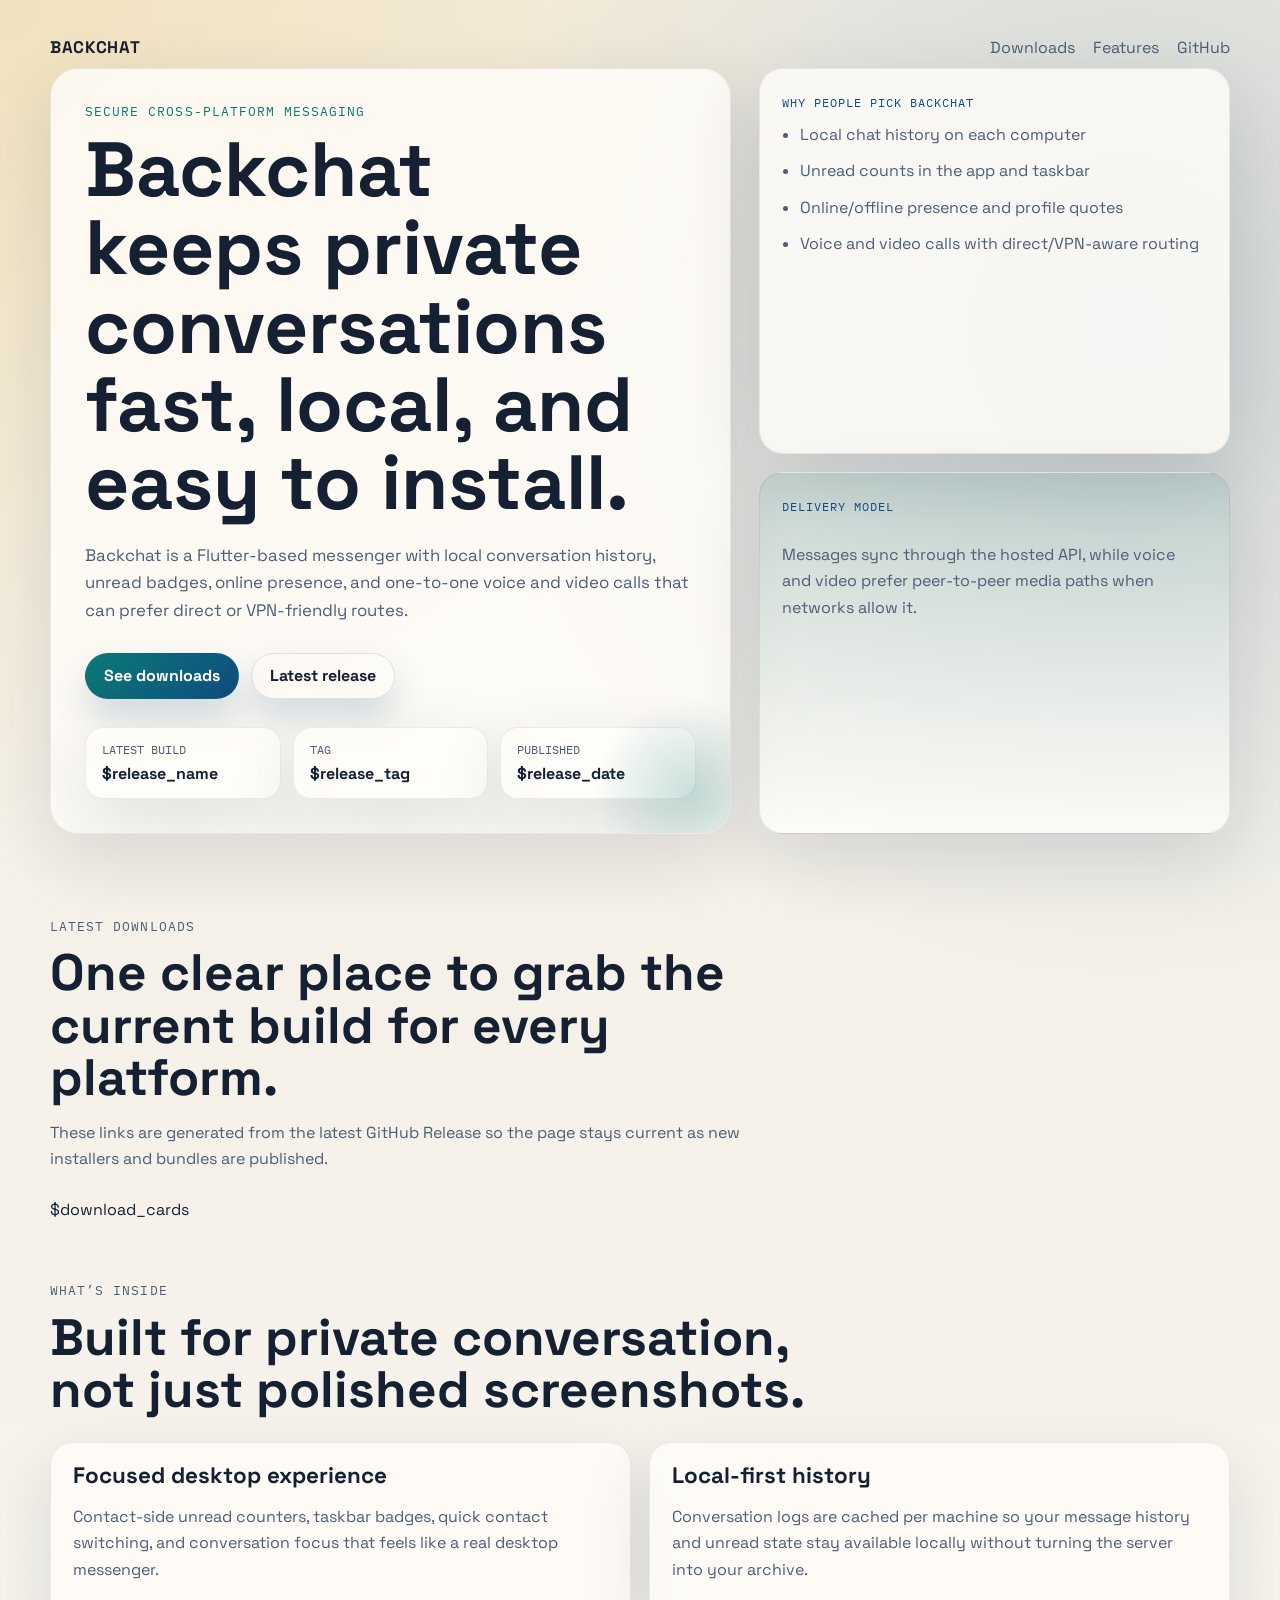
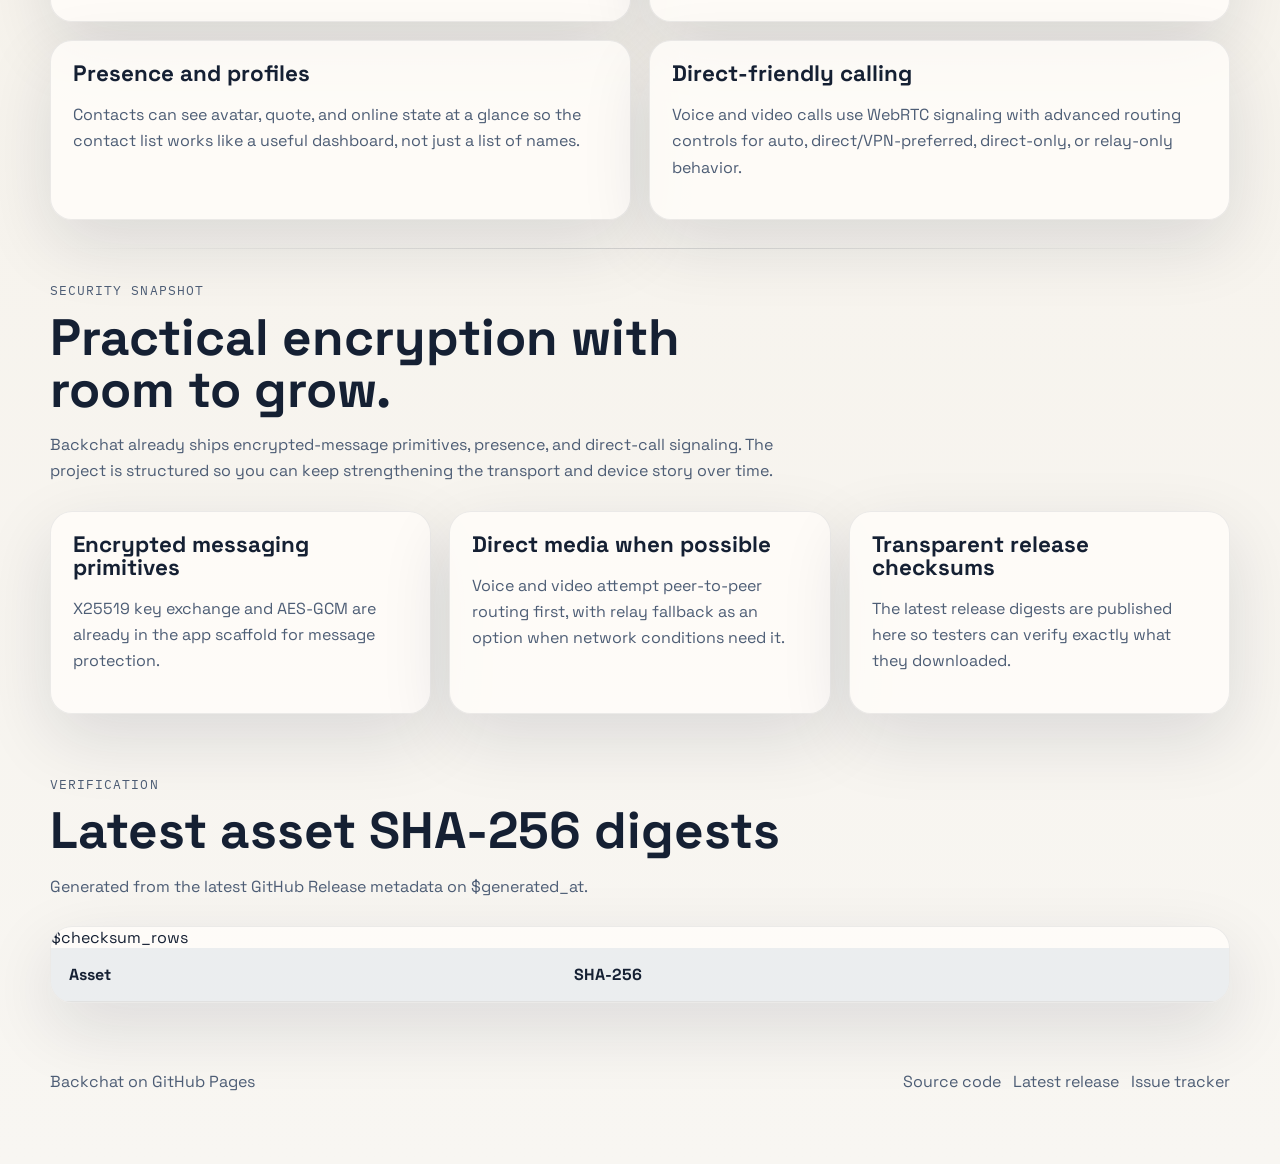
==== site/index.template.html @ d8cabe38 "Add GitHub Pages download site" ====
<!DOCTYPE html>
<html lang="en">
  <head>
    <meta charset="utf-8" />
    <meta name="viewport" content="width=device-width, initial-scale=1" />
    <title>$page_title</title>
    <meta name="description" content="$page_description" />
    <meta name="robots" content="index,follow" />
    <link rel="canonical" href="$canonical_url" />
    <meta property="og:type" content="website" />
    <meta property="og:title" content="Backchat" />
    <meta property="og:description" content="$page_description" />
    <meta property="og:url" content="$canonical_url" />
    <meta property="og:site_name" content="Backchat" />
    <meta name="twitter:card" content="summary_large_image" />
    <meta name="twitter:title" content="Backchat" />
    <meta name="twitter:description" content="$page_description" />
    <link rel="preconnect" href="https://fonts.googleapis.com" />
    <link rel="preconnect" href="https://fonts.gstatic.com" crossorigin />
    <link
      href="https://fonts.googleapis.com/css2?family=Space+Grotesk:wght@400;500;700&family=IBM+Plex+Mono:wght@400;500&display=swap"
      rel="stylesheet"
    />
    <link rel="stylesheet" href="./styles.css" />
    <script type="application/ld+json">
$structured_data
    </script>
  </head>
  <body>
    <div class="page-shell">
      <header class="hero">
        <nav class="topbar">
          <a class="brand" href="$canonical_url">Backchat</a>
          <div class="topbar__links">
            <a href="#downloads">Downloads</a>
            <a href="#features">Features</a>
            <a href="$repo_url">GitHub</a>
          </div>
        </nav>

        <div class="hero__content">
          <div class="hero__copy">
            <p class="eyebrow">Secure cross-platform messaging</p>
            <h1>Backchat keeps private conversations fast, local, and easy to install.</h1>
            <p class="lede">
              Backchat is a Flutter-based messenger with local conversation history, unread badges,
              online presence, and one-to-one voice and video calls that can prefer direct or VPN-friendly routes.
            </p>
            <div class="hero__actions">
              <a class="button" href="#downloads">See downloads</a>
              <a class="button button--ghost" href="$release_url">Latest release</a>
            </div>
            <dl class="release-pill">
              <div>
                <dt>Latest build</dt>
                <dd>$release_name</dd>
              </div>
              <div>
                <dt>Tag</dt>
                <dd>$release_tag</dd>
              </div>
              <div>
                <dt>Published</dt>
                <dd>$release_date</dd>
              </div>
            </dl>
          </div>
          <div class="hero__panel">
            <div class="signal-card">
              <span class="signal-card__label">Why people pick Backchat</span>
              <ul>
                <li>Local chat history on each computer</li>
                <li>Unread counts in the app and taskbar</li>
                <li>Online/offline presence and profile quotes</li>
                <li>Voice and video calls with direct/VPN-aware routing</li>
              </ul>
            </div>
            <div class="signal-card signal-card--accent">
              <span class="signal-card__label">Delivery model</span>
              <p>
                Messages sync through the hosted API, while voice and video prefer peer-to-peer media paths when networks allow it.
              </p>
            </div>
          </div>
        </div>
      </header>

      <main>
        <section class="section" id="downloads">
          <div class="section__heading">
            <p class="eyebrow">Latest downloads</p>
            <h2>One clear place to grab the current build for every platform.</h2>
            <p>
              These links are generated from the latest GitHub Release so the page stays current as new installers and bundles are published.
            </p>
          </div>
          <div class="downloads-grid">
$download_cards
          </div>
        </section>

        <section class="section section--split" id="features">
          <div class="section__heading">
            <p class="eyebrow">What’s inside</p>
            <h2>Built for private conversation, not just polished screenshots.</h2>
          </div>
          <div class="feature-grid">
            <article class="feature-card">
              <h3>Focused desktop experience</h3>
              <p>
                Contact-side unread counters, taskbar badges, quick contact switching, and conversation focus that feels like a real desktop messenger.
              </p>
            </article>
            <article class="feature-card">
              <h3>Local-first history</h3>
              <p>
                Conversation logs are cached per machine so your message history and unread state stay available locally without turning the server into your archive.
              </p>
            </article>
            <article class="feature-card">
              <h3>Presence and profiles</h3>
              <p>
                Contacts can see avatar, quote, and online state at a glance so the contact list works like a useful dashboard, not just a list of names.
              </p>
            </article>
            <article class="feature-card">
              <h3>Direct-friendly calling</h3>
              <p>
                Voice and video calls use WebRTC signaling with advanced routing controls for auto, direct/VPN-preferred, direct-only, or relay-only behavior.
              </p>
            </article>
          </div>
        </section>

        <section class="section section--muted" id="security">
          <div class="section__heading">
            <p class="eyebrow">Security snapshot</p>
            <h2>Practical encryption with room to grow.</h2>
            <p>
              Backchat already ships encrypted-message primitives, presence, and direct-call signaling. The project is structured so you can keep strengthening the transport and device story over time.
            </p>
          </div>
          <div class="security-grid">
            <article class="security-card">
              <h3>Encrypted messaging primitives</h3>
              <p>X25519 key exchange and AES-GCM are already in the app scaffold for message protection.</p>
            </article>
            <article class="security-card">
              <h3>Direct media when possible</h3>
              <p>Voice and video attempt peer-to-peer routing first, with relay fallback as an option when network conditions need it.</p>
            </article>
            <article class="security-card">
              <h3>Transparent release checksums</h3>
              <p>The latest release digests are published here so testers can verify exactly what they downloaded.</p>
            </article>
          </div>
        </section>

        <section class="section" id="checksums">
          <div class="section__heading">
            <p class="eyebrow">Verification</p>
            <h2>Latest asset SHA-256 digests</h2>
            <p>Generated from the latest GitHub Release metadata on $generated_at.</p>
          </div>
          <div class="table-shell">
            <table>
              <thead>
                <tr>
                  <th>Asset</th>
                  <th>SHA-256</th>
                </tr>
              </thead>
              <tbody>
$checksum_rows
              </tbody>
            </table>
          </div>
        </section>
      </main>

      <footer class="footer">
        <p>Backchat on GitHub Pages</p>
        <div class="footer__links">
          <a href="$repo_url">Source code</a>
          <a href="$release_url">Latest release</a>
          <a href="https://github.com/$owner_repo/issues">Issue tracker</a>
        </div>
      </footer>
    </div>
  </body>
</html>
---- site/styles.css ----
:root {
  --ink: #152033;
  --muted: #4d5d75;
  --paper: #f7f3ea;
  --paper-strong: #fffdf9;
  --line: rgba(21, 32, 51, 0.12);
  --accent: #0b7a75;
  --accent-strong: #0f4c81;
  --accent-soft: rgba(11, 122, 117, 0.12);
  --gold: #e8b84c;
  --shadow: 0 24px 70px rgba(17, 27, 47, 0.12);
}

* {
  box-sizing: border-box;
}

html {
  scroll-behavior: smooth;
}

body {
  margin: 0;
  min-height: 100vh;
  font-family: "Space Grotesk", "Segoe UI Variable", sans-serif;
  color: var(--ink);
  background:
    radial-gradient(circle at top left, rgba(232, 184, 76, 0.26), transparent 28%),
    radial-gradient(circle at 88% 12%, rgba(15, 76, 129, 0.18), transparent 25%),
    linear-gradient(180deg, #f4efe5 0%, #f8f6f2 100%);
}

a {
  color: inherit;
  text-decoration: none;
}

.page-shell {
  width: min(1180px, calc(100% - 32px));
  margin: 0 auto;
  padding-bottom: 56px;
}

.topbar {
  display: flex;
  align-items: center;
  justify-content: space-between;
  gap: 16px;
  padding: 24px 0 10px;
}

.brand {
  font-weight: 700;
  font-size: 1.05rem;
  letter-spacing: 0.04em;
  text-transform: uppercase;
}

.topbar__links {
  display: flex;
  flex-wrap: wrap;
  gap: 18px;
  color: var(--muted);
}

.hero {
  padding: 12px 0 22px;
}

.hero__content {
  display: grid;
  grid-template-columns: 1.3fr 0.9fr;
  gap: 28px;
  align-items: stretch;
}

.hero__copy,
.hero__panel {
  position: relative;
}

.hero__copy {
  background: rgba(255, 253, 249, 0.82);
  border: 1px solid rgba(21, 32, 51, 0.08);
  border-radius: 28px;
  padding: 34px;
  box-shadow: var(--shadow);
  overflow: hidden;
}

.hero__copy::after {
  content: "";
  position: absolute;
  inset: auto -70px -70px auto;
  width: 220px;
  height: 220px;
  border-radius: 999px;
  background: radial-gradient(circle, rgba(11, 122, 117, 0.22), transparent 62%);
}

.hero__panel {
  display: grid;
  gap: 18px;
}

.eyebrow {
  margin: 0 0 10px;
  font-family: "IBM Plex Mono", monospace;
  font-size: 0.82rem;
  letter-spacing: 0.08em;
  text-transform: uppercase;
  color: var(--accent);
}

h1,
h2,
h3 {
  margin: 0;
  line-height: 1.02;
}

h1 {
  font-size: clamp(2.6rem, 7vw, 4.8rem);
  max-width: 11ch;
}

.lede,
.section__heading p,
.feature-card p,
.security-card p,
.download-card p,
.signal-card p,
.signal-card li {
  color: var(--muted);
  line-height: 1.65;
}

.lede {
  margin: 20px 0 0;
  font-size: 1.05rem;
  max-width: 62ch;
}

.hero__actions,
.download-actions,
.footer__links {
  display: flex;
  flex-wrap: wrap;
  gap: 12px;
}

.hero__actions {
  margin-top: 28px;
}

.button,
.button--muted {
  display: inline-flex;
  align-items: center;
  justify-content: center;
  min-height: 46px;
  padding: 0 18px;
  border-radius: 999px;
  border: 1px solid transparent;
  font-weight: 700;
  transition: transform 180ms ease, box-shadow 180ms ease, background 180ms ease;
}

.button {
  background: linear-gradient(135deg, var(--accent) 0%, var(--accent-strong) 100%);
  color: white;
  box-shadow: 0 18px 34px rgba(15, 76, 129, 0.18);
}

.button:hover,
.button:focus-visible {
  transform: translateY(-1px);
}

.button--ghost {
  background: transparent;
  border-color: var(--line);
  color: var(--ink);
}

.button--muted {
  background: rgba(21, 32, 51, 0.06);
  color: var(--muted);
}

.text-link {
  align-self: center;
  color: var(--accent-strong);
  font-weight: 600;
}

.release-pill {
  margin: 28px 0 0;
  display: grid;
  grid-template-columns: repeat(3, minmax(0, 1fr));
  gap: 12px;
}

.release-pill div,
.signal-card,
.download-card,
.feature-card,
.security-card,
.table-shell {
  background: rgba(255, 253, 249, 0.82);
  border: 1px solid rgba(21, 32, 51, 0.08);
  box-shadow: var(--shadow);
}

.release-pill div {
  border-radius: 18px;
  padding: 14px 16px;
}

.release-pill dt {
  margin-bottom: 6px;
  font-family: "IBM Plex Mono", monospace;
  font-size: 0.74rem;
  color: var(--muted);
  text-transform: uppercase;
}

.release-pill dd {
  margin: 0;
  font-weight: 700;
}

.signal-card {
  border-radius: 24px;
  padding: 22px;
}

.signal-card--accent {
  background: linear-gradient(180deg, rgba(11, 122, 117, 0.12), rgba(255, 253, 249, 0.82));
}

.signal-card__label {
  display: inline-block;
  margin-bottom: 12px;
  font-family: "IBM Plex Mono", monospace;
  font-size: 0.78rem;
  letter-spacing: 0.08em;
  text-transform: uppercase;
  color: var(--accent-strong);
}

.signal-card ul {
  margin: 0;
  padding-left: 18px;
  display: grid;
  gap: 10px;
}

.section {
  padding-top: 60px;
}

.section__heading {
  max-width: 760px;
  margin-bottom: 26px;
}

.section__heading h2 {
  font-size: clamp(2rem, 5vw, 3.2rem);
  margin-bottom: 12px;
}

.downloads-grid,
.feature-grid,
.security-grid {
  display: grid;
  gap: 18px;
}

.downloads-grid {
  grid-template-columns: repeat(2, minmax(0, 1fr));
}

.feature-grid {
  grid-template-columns: repeat(2, minmax(0, 1fr));
}

.security-grid {
  grid-template-columns: repeat(3, minmax(0, 1fr));
}

.download-card,
.feature-card,
.security-card {
  border-radius: 22px;
  padding: 22px;
}

.download-card {
  display: flex;
  flex-direction: column;
  min-height: 260px;
}

.download-card.unavailable {
  opacity: 0.74;
}

.download-card h3,
.feature-card h3,
.security-card h3 {
  font-size: 1.4rem;
  margin-bottom: 10px;
}

.download-card__eyebrow {
  margin-bottom: 16px;
  font-family: "IBM Plex Mono", monospace;
  color: var(--accent-strong);
  font-size: 0.8rem;
  letter-spacing: 0.08em;
  text-transform: uppercase;
}

.download-meta {
  margin-top: auto;
  padding-top: 14px;
  display: flex;
  justify-content: space-between;
  gap: 12px;
  font-family: "IBM Plex Mono", monospace;
  font-size: 0.82rem;
  color: var(--muted);
}

.download-actions {
  margin-top: 16px;
}

.section--muted {
  position: relative;
}

.section--muted::before {
  content: "";
  position: absolute;
  inset: 28px 0 auto;
  height: 1px;
  background: linear-gradient(90deg, transparent, rgba(21, 32, 51, 0.15), transparent);
}

.table-shell {
  border-radius: 22px;
  overflow: hidden;
}

table {
  width: 100%;
  border-collapse: collapse;
}

thead {
  background: rgba(15, 76, 129, 0.08);
}

th,
td {
  padding: 16px 18px;
  text-align: left;
  border-bottom: 1px solid var(--line);
  vertical-align: top;
}

tbody tr:last-child th,
tbody tr:last-child td {
  border-bottom: 0;
}

tbody td {
  font-family: "IBM Plex Mono", monospace;
  font-size: 0.82rem;
  word-break: break-all;
}

.footer {
  padding-top: 52px;
  display: flex;
  flex-wrap: wrap;
  align-items: center;
  justify-content: space-between;
  gap: 16px;
  color: var(--muted);
}

@media (max-width: 960px) {
  .hero__content,
  .downloads-grid,
  .feature-grid,
  .security-grid {
    grid-template-columns: 1fr;
  }

  .release-pill {
    grid-template-columns: 1fr;
  }
}

@media (max-width: 720px) {
  .page-shell {
    width: min(100% - 22px, 1180px);
  }

  .topbar {
    align-items: flex-start;
    flex-direction: column;
  }

  .hero__copy,
  .signal-card,
  .download-card,
  .feature-card,
  .security-card {
    padding: 20px;
  }

  h1 {
    max-width: none;
  }

  .hero__actions,
  .download-actions,
  .footer,
  .footer__links {
    flex-direction: column;
    align-items: stretch;
  }

  .button,
  .button--muted {
    width: 100%;
  }
}
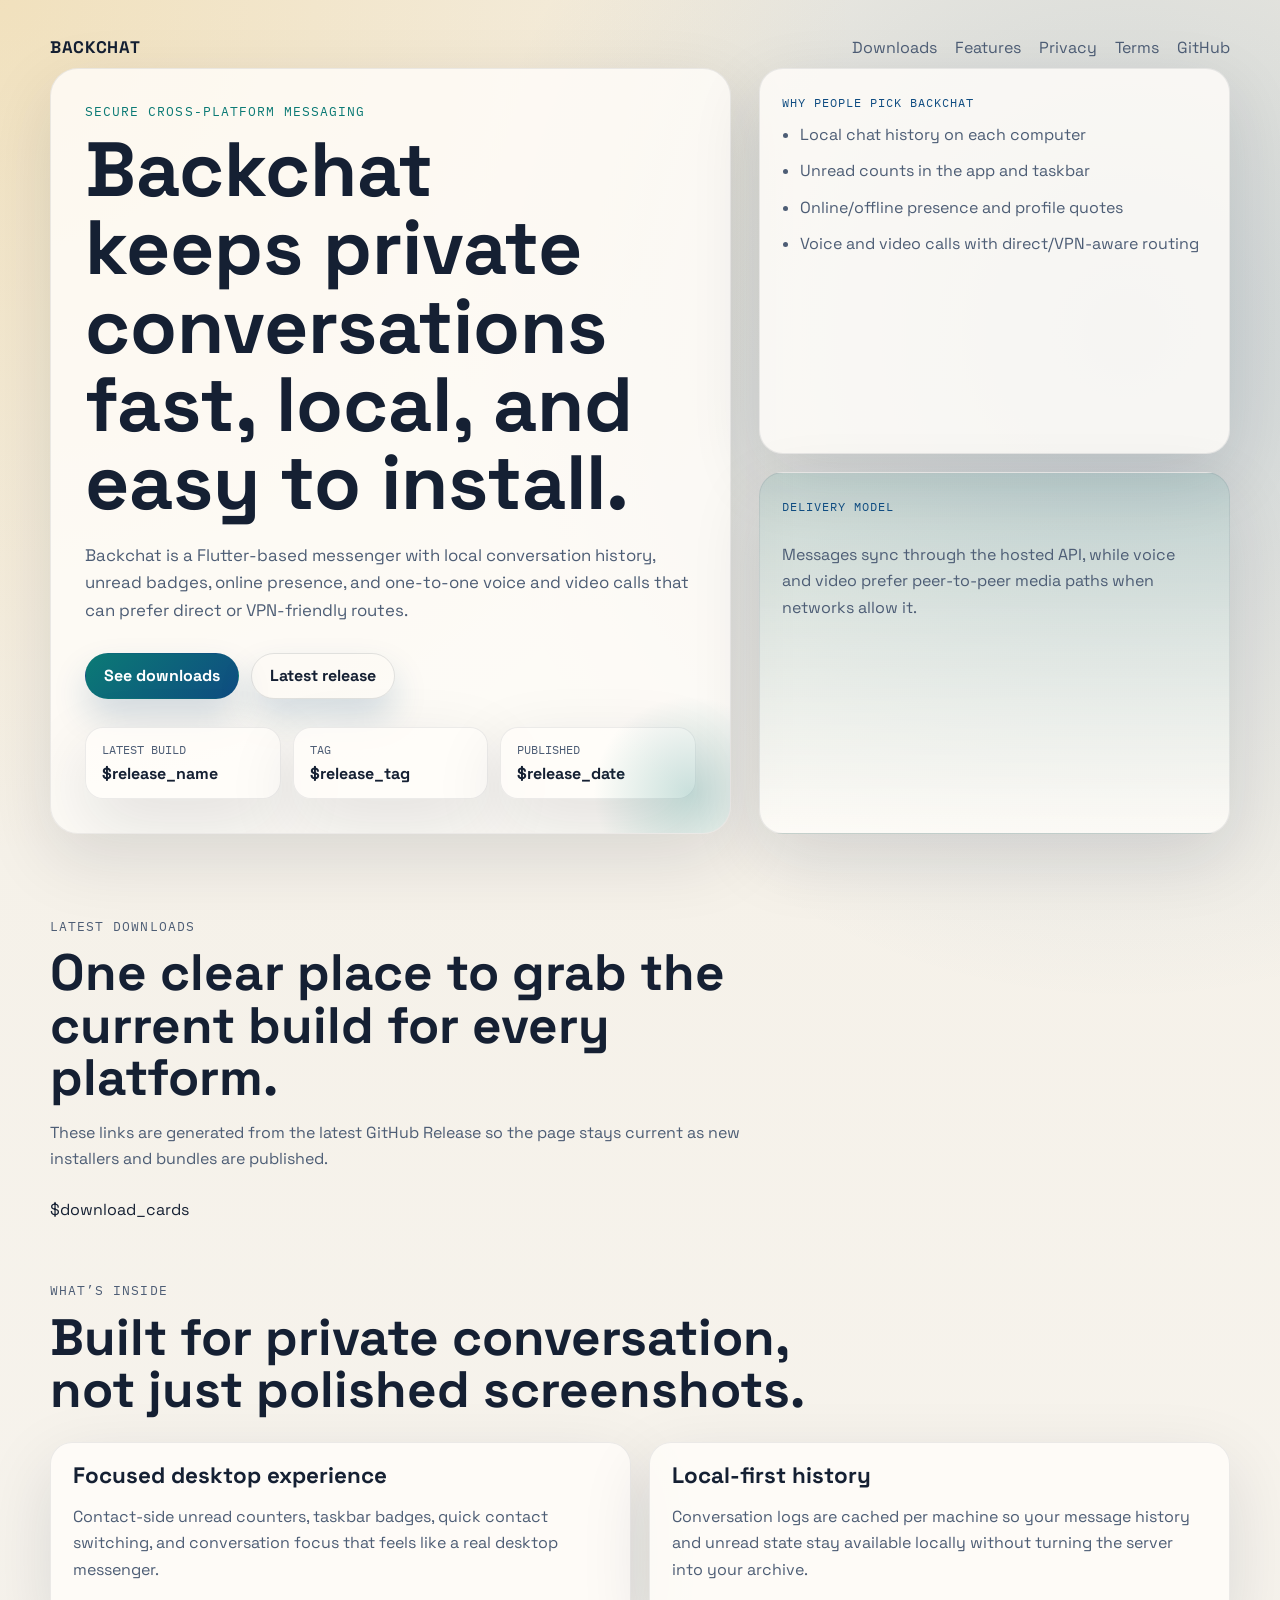
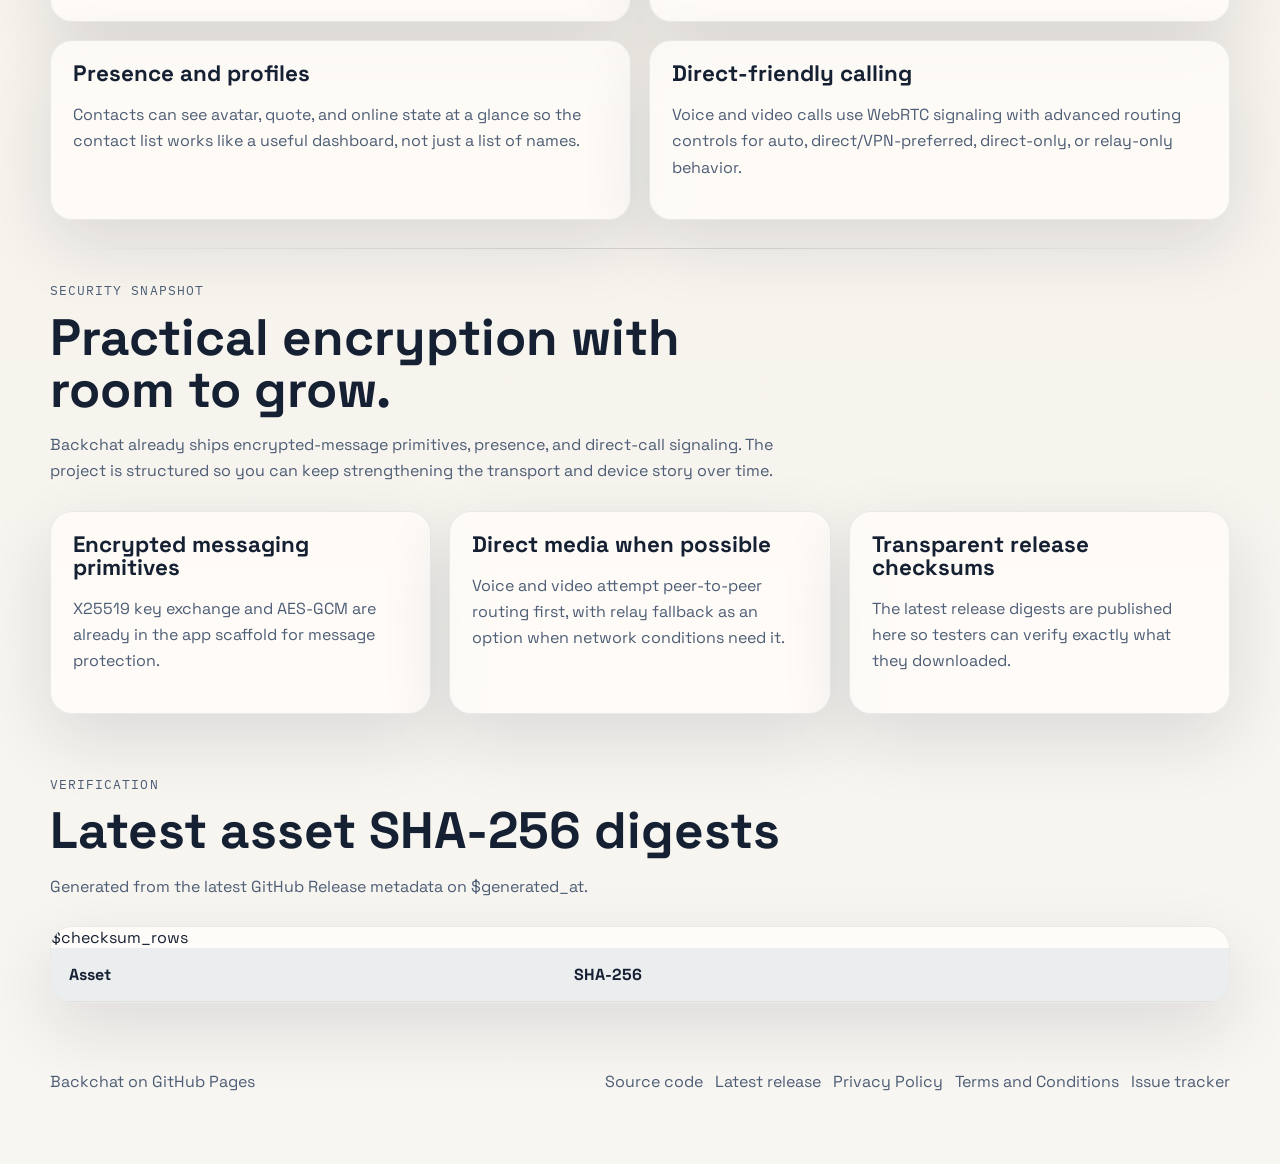
==== commit 5ebb9e31: "Add privacy and terms pages" ====
--- a/site/index.template.html
+++ b/site/index.template.html
@@ -34,6 +34,8 @@
           <div class="topbar__links">
             <a href="#downloads">Downloads</a>
             <a href="#features">Features</a>
+            <a href="./privacy.html">Privacy</a>
+            <a href="./terms.html">Terms</a>
             <a href="$repo_url">GitHub</a>
           </div>
         </nav>
@@ -183,6 +185,8 @@
         <div class="footer__links">
           <a href="$repo_url">Source code</a>
           <a href="$release_url">Latest release</a>
+          <a href="./privacy.html">Privacy Policy</a>
+          <a href="./terms.html">Terms and Conditions</a>
           <a href="https://github.com/$owner_repo/issues">Issue tracker</a>
         </div>
       </footer>
--- a/site/styles.css
+++ b/site/styles.css
@@ -67,6 +67,10 @@
   padding: 12px 0 22px;
 }
 
+.hero--compact {
+  padding-bottom: 8px;
+}
+
 .hero__content {
   display: grid;
   grid-template-columns: 1.3fr 0.9fr;
@@ -260,6 +264,50 @@
   padding-top: 60px;
 }
 
+.legal-hero {
+  background: rgba(255, 253, 249, 0.82);
+  border: 1px solid rgba(21, 32, 51, 0.08);
+  border-radius: 28px;
+  padding: 34px;
+  box-shadow: var(--shadow);
+}
+
+.legal-note {
+  margin-top: 20px;
+  color: var(--muted);
+  line-height: 1.65;
+}
+
+.legal-shell {
+  background: rgba(255, 253, 249, 0.86);
+  border: 1px solid rgba(21, 32, 51, 0.08);
+  border-radius: 24px;
+  box-shadow: var(--shadow);
+  padding: 28px;
+}
+
+.legal-section + .legal-section {
+  margin-top: 28px;
+}
+
+.legal-section h2 {
+  font-size: 1.5rem;
+  margin-bottom: 12px;
+}
+
+.legal-section p,
+.legal-section li {
+  color: var(--muted);
+  line-height: 1.75;
+}
+
+.legal-section ul {
+  margin: 0;
+  padding-left: 20px;
+  display: grid;
+  gap: 8px;
+}
+
 .section__heading {
   max-width: 760px;
   margin-bottom: 26px;
@@ -416,6 +464,8 @@
   }
 
   .hero__copy,
+  .legal-hero,
+  .legal-shell,
   .signal-card,
   .download-card,
   .feature-card,
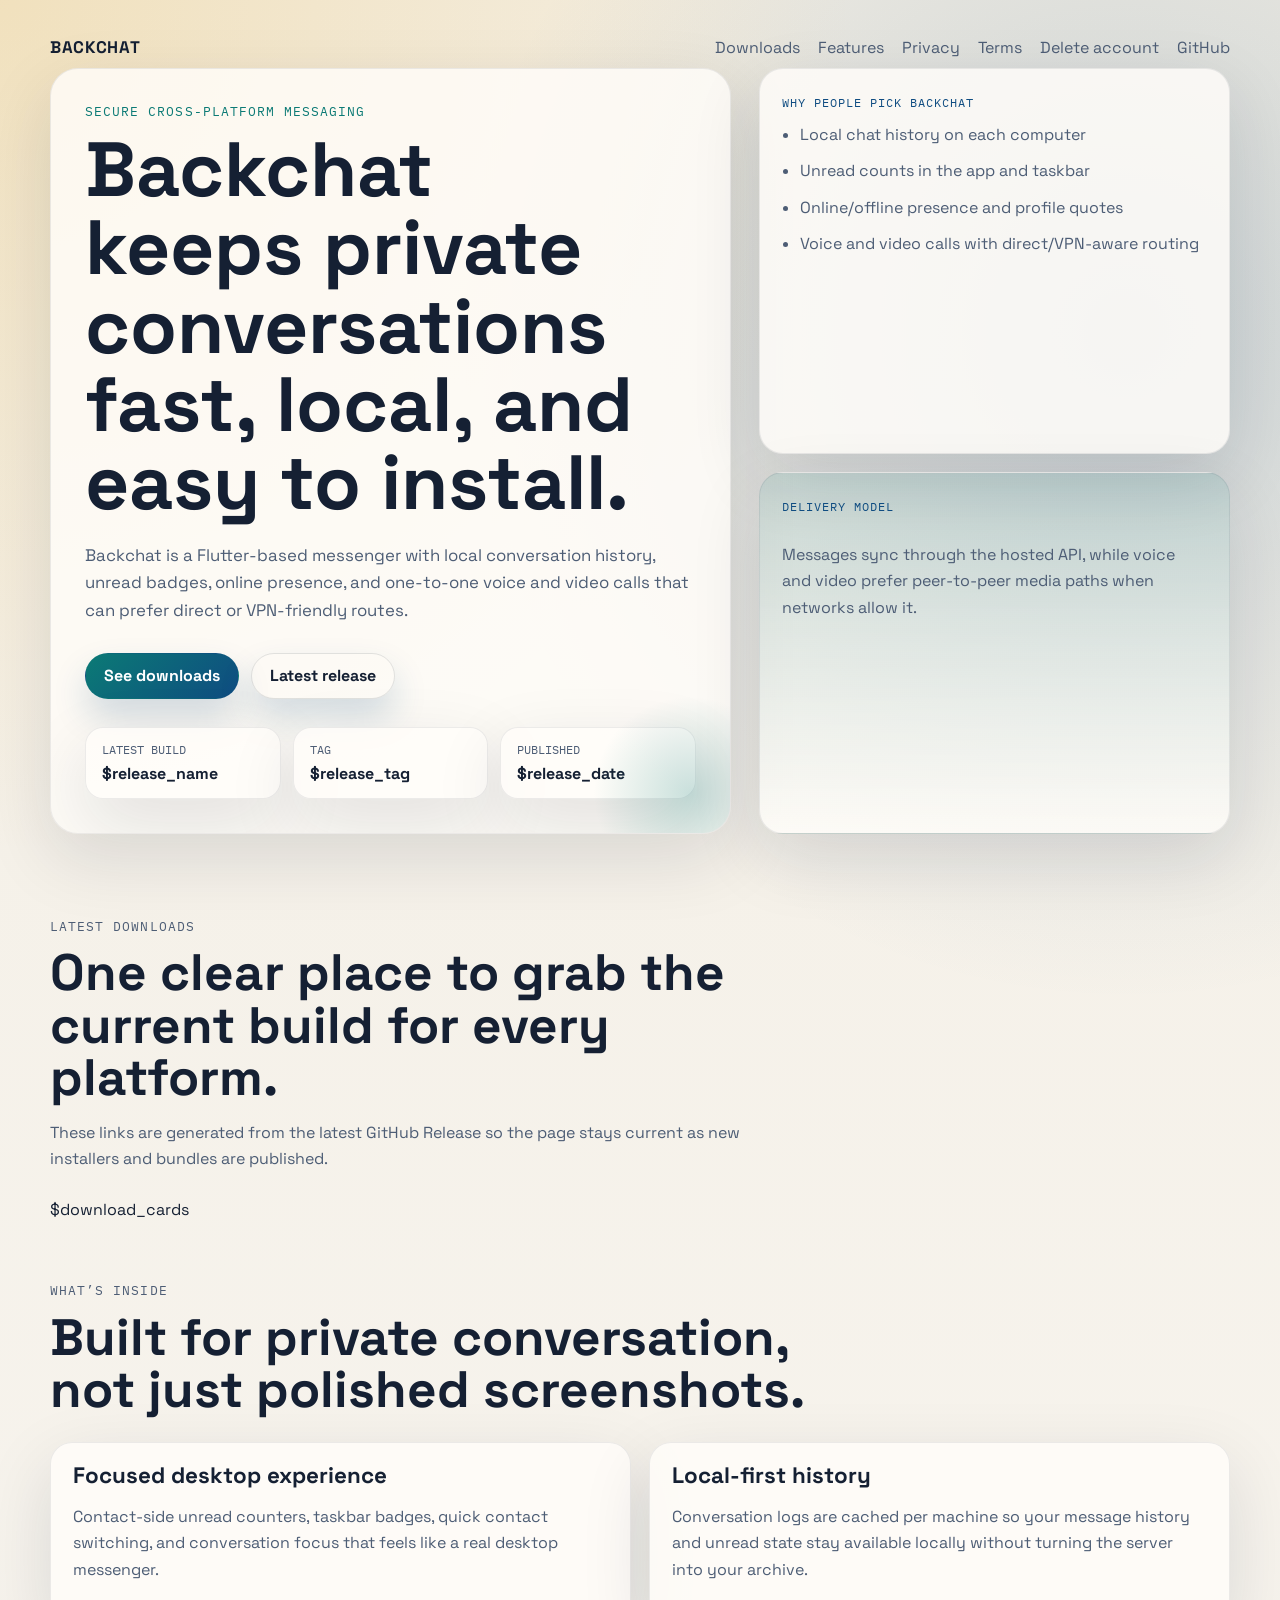
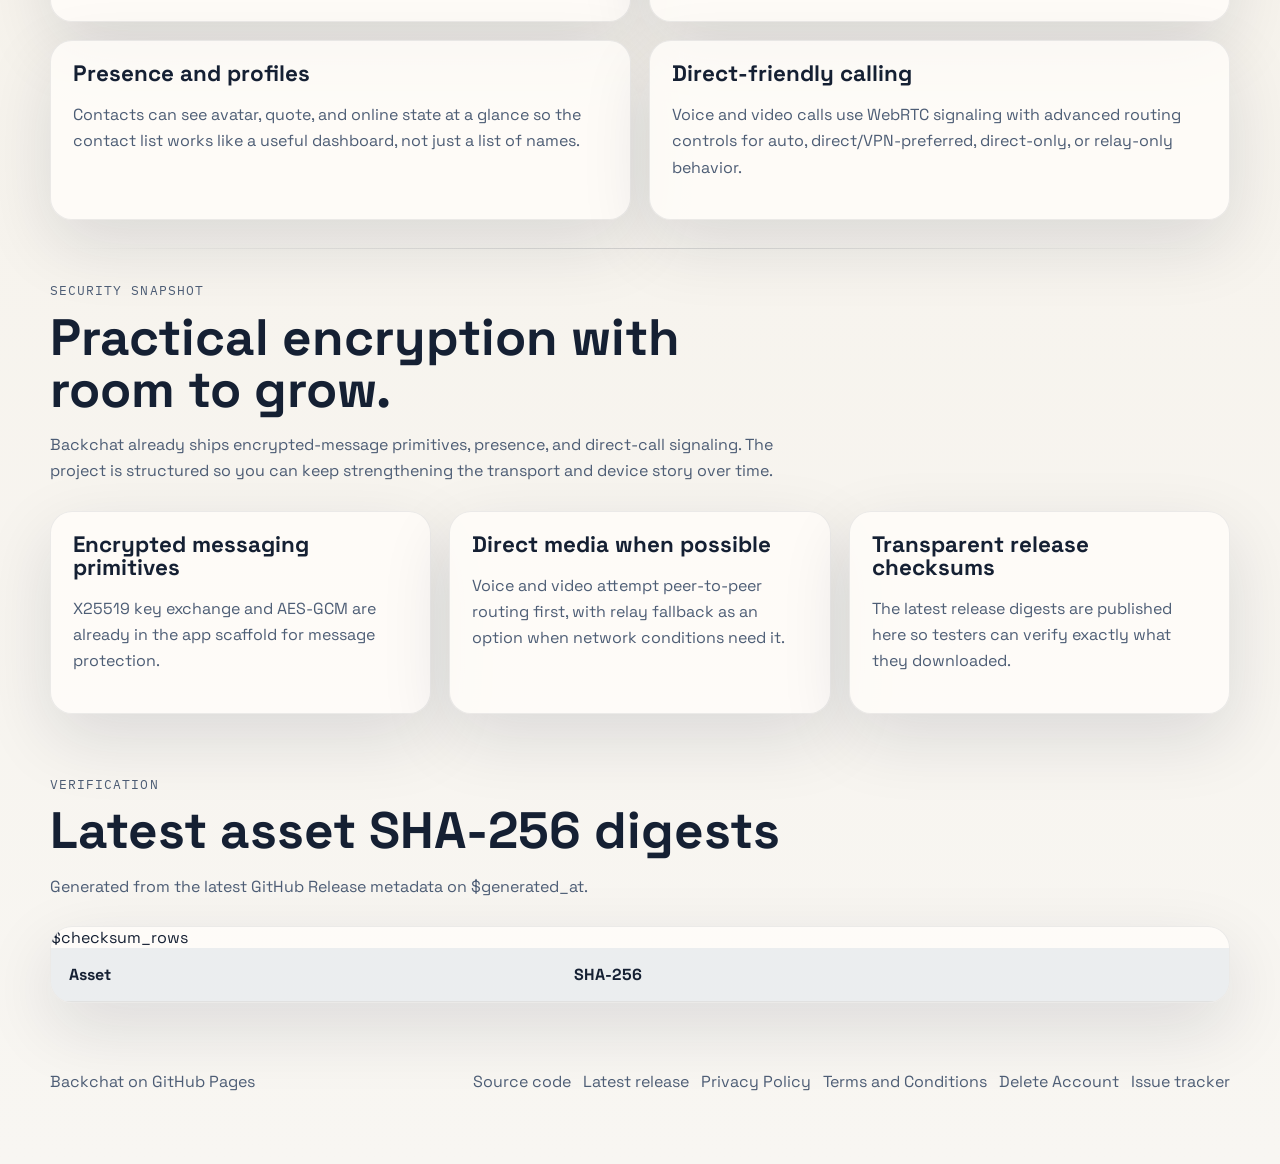
==== commit 17e98ac0: "Add account deletion page for Play compliance" ====
--- a/site/index.template.html
+++ b/site/index.template.html
@@ -36,6 +36,7 @@
             <a href="#features">Features</a>
             <a href="./privacy.html">Privacy</a>
             <a href="./terms.html">Terms</a>
+            <a href="./delete-account.html">Delete account</a>
             <a href="$repo_url">GitHub</a>
           </div>
         </nav>
@@ -187,6 +188,7 @@
           <a href="$release_url">Latest release</a>
           <a href="./privacy.html">Privacy Policy</a>
           <a href="./terms.html">Terms and Conditions</a>
+          <a href="./delete-account.html">Delete Account</a>
           <a href="https://github.com/$owner_repo/issues">Issue tracker</a>
         </div>
       </footer>
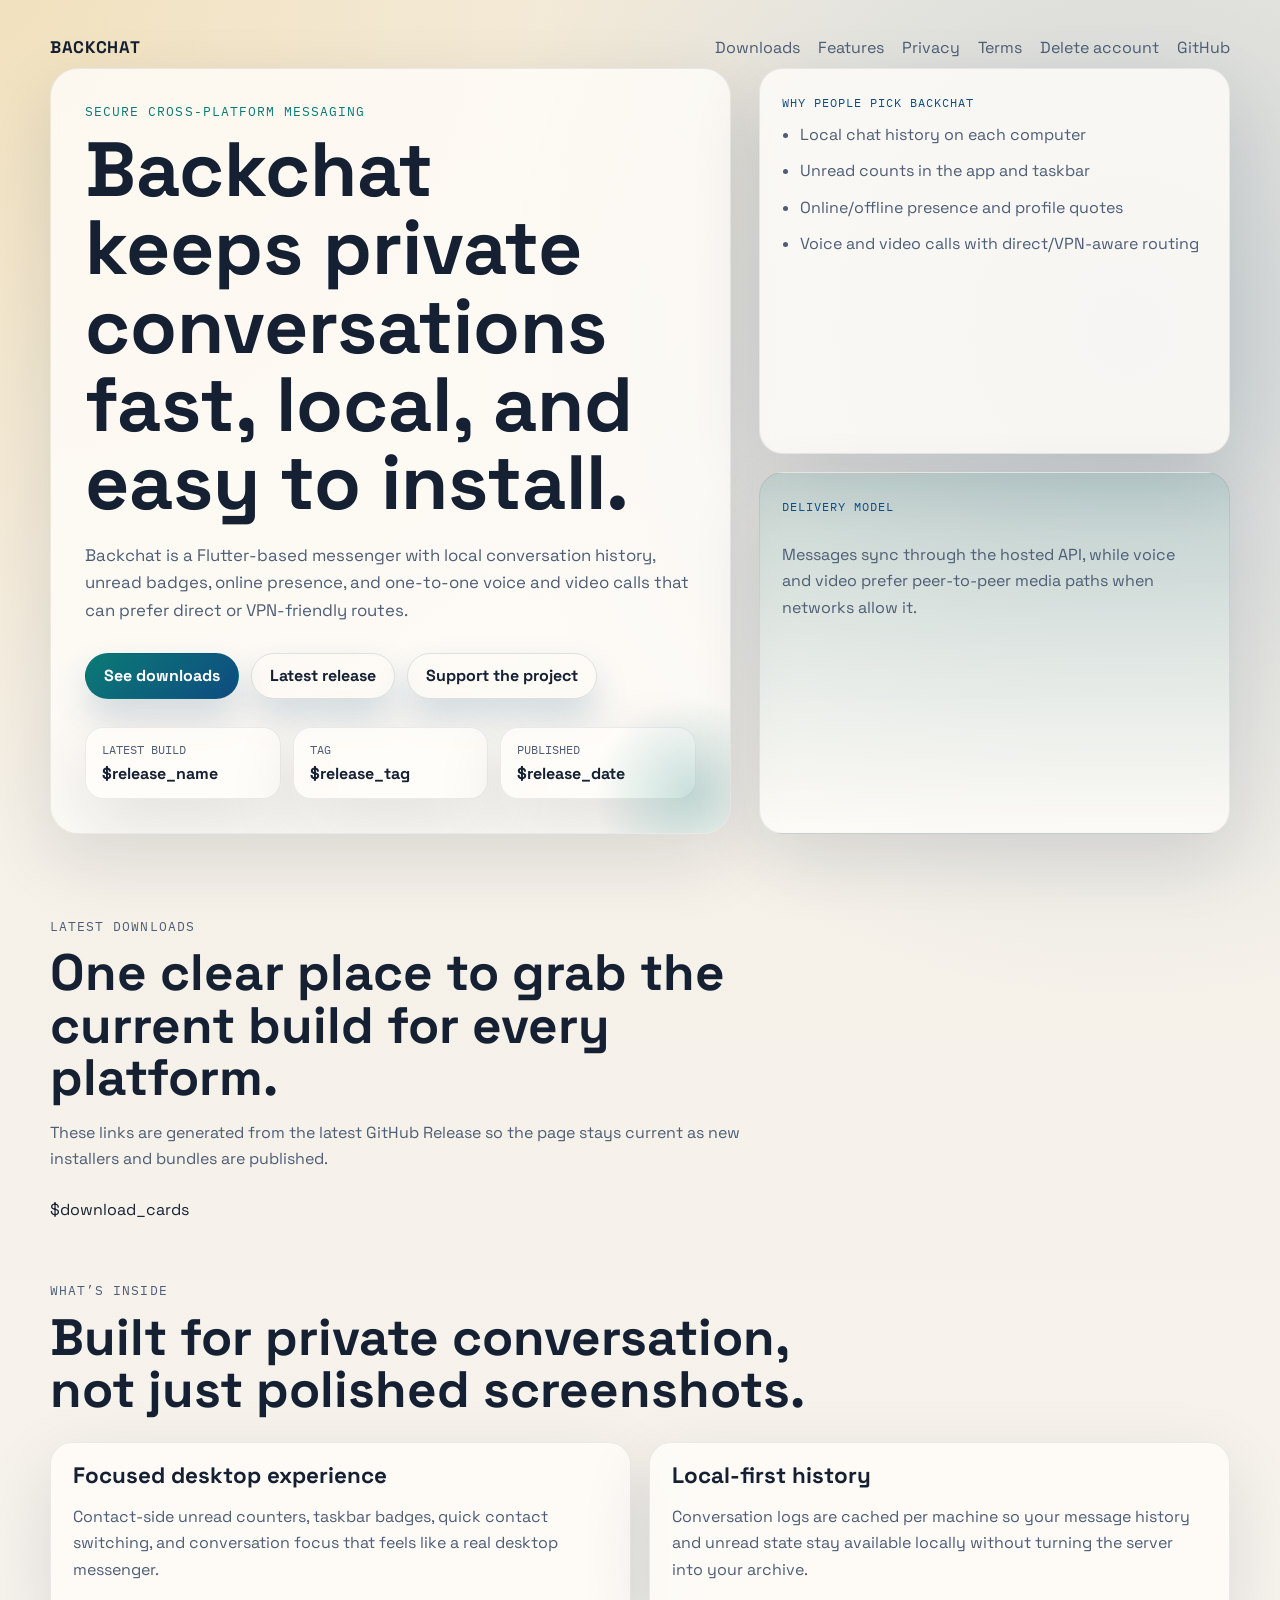
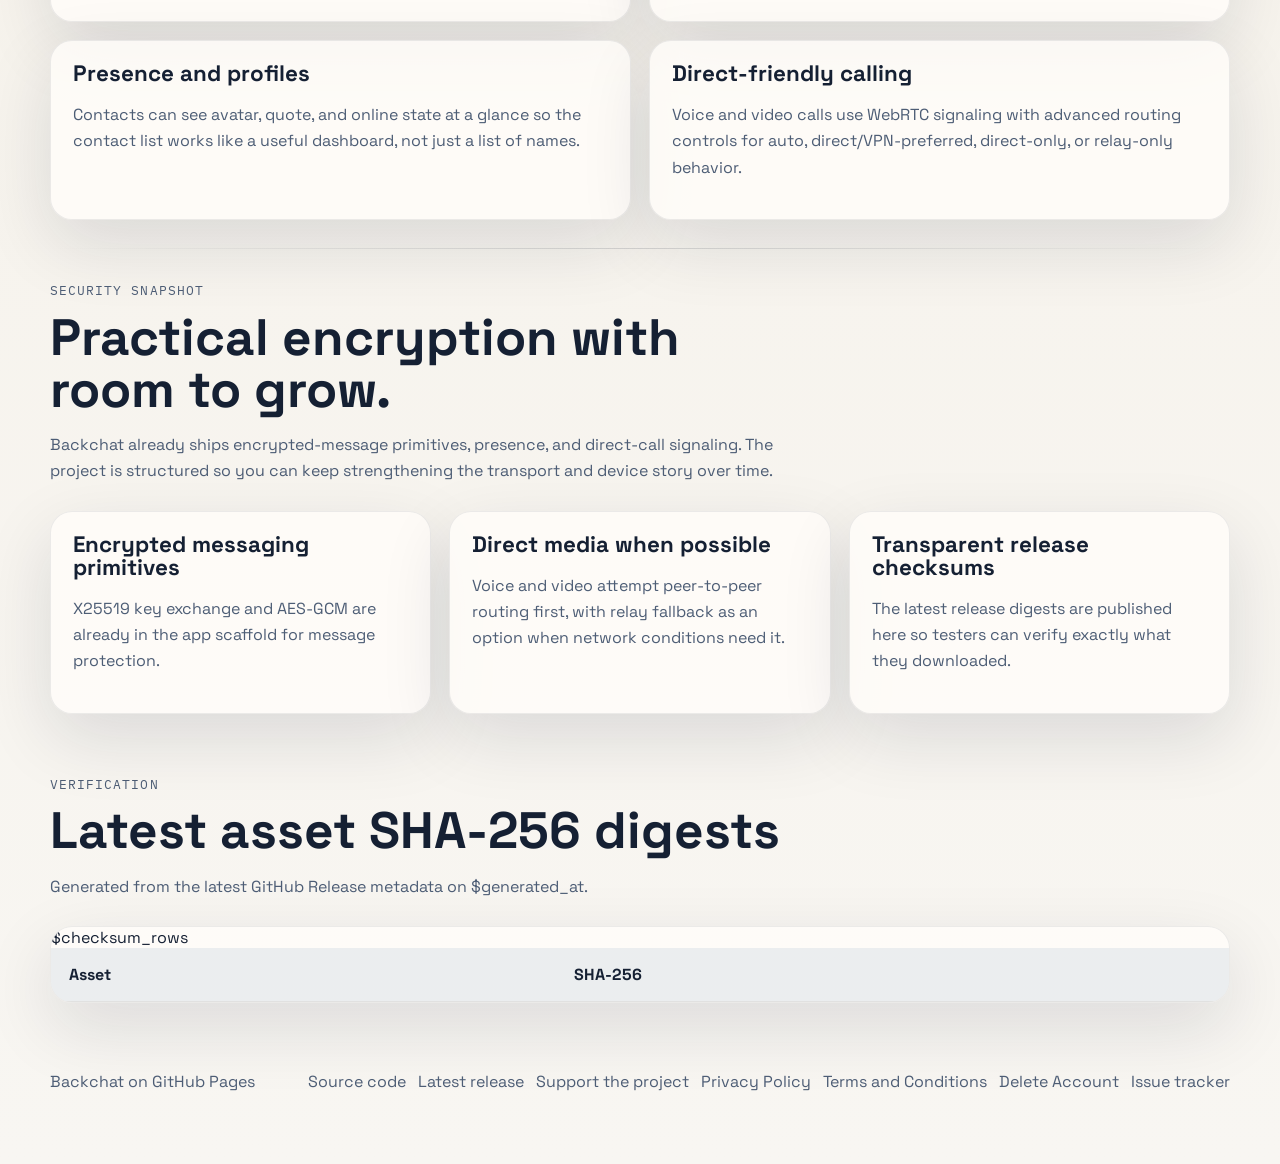
==== commit 6889f850: "Add support link" ====
--- a/site/index.template.html
+++ b/site/index.template.html
@@ -52,6 +52,7 @@
             <div class="hero__actions">
               <a class="button" href="#downloads">See downloads</a>
               <a class="button button--ghost" href="$release_url">Latest release</a>
+              <a class="button button--ghost" href="https://buymeacoffee.com/dhooksterm" target="_blank" rel="noopener noreferrer">Support the project</a>
             </div>
             <dl class="release-pill">
               <div>
@@ -186,6 +187,7 @@
         <div class="footer__links">
           <a href="$repo_url">Source code</a>
           <a href="$release_url">Latest release</a>
+          <a href="https://buymeacoffee.com/dhooksterm" target="_blank" rel="noopener noreferrer">Support the project</a>
           <a href="./privacy.html">Privacy Policy</a>
           <a href="./terms.html">Terms and Conditions</a>
           <a href="./delete-account.html">Delete Account</a>
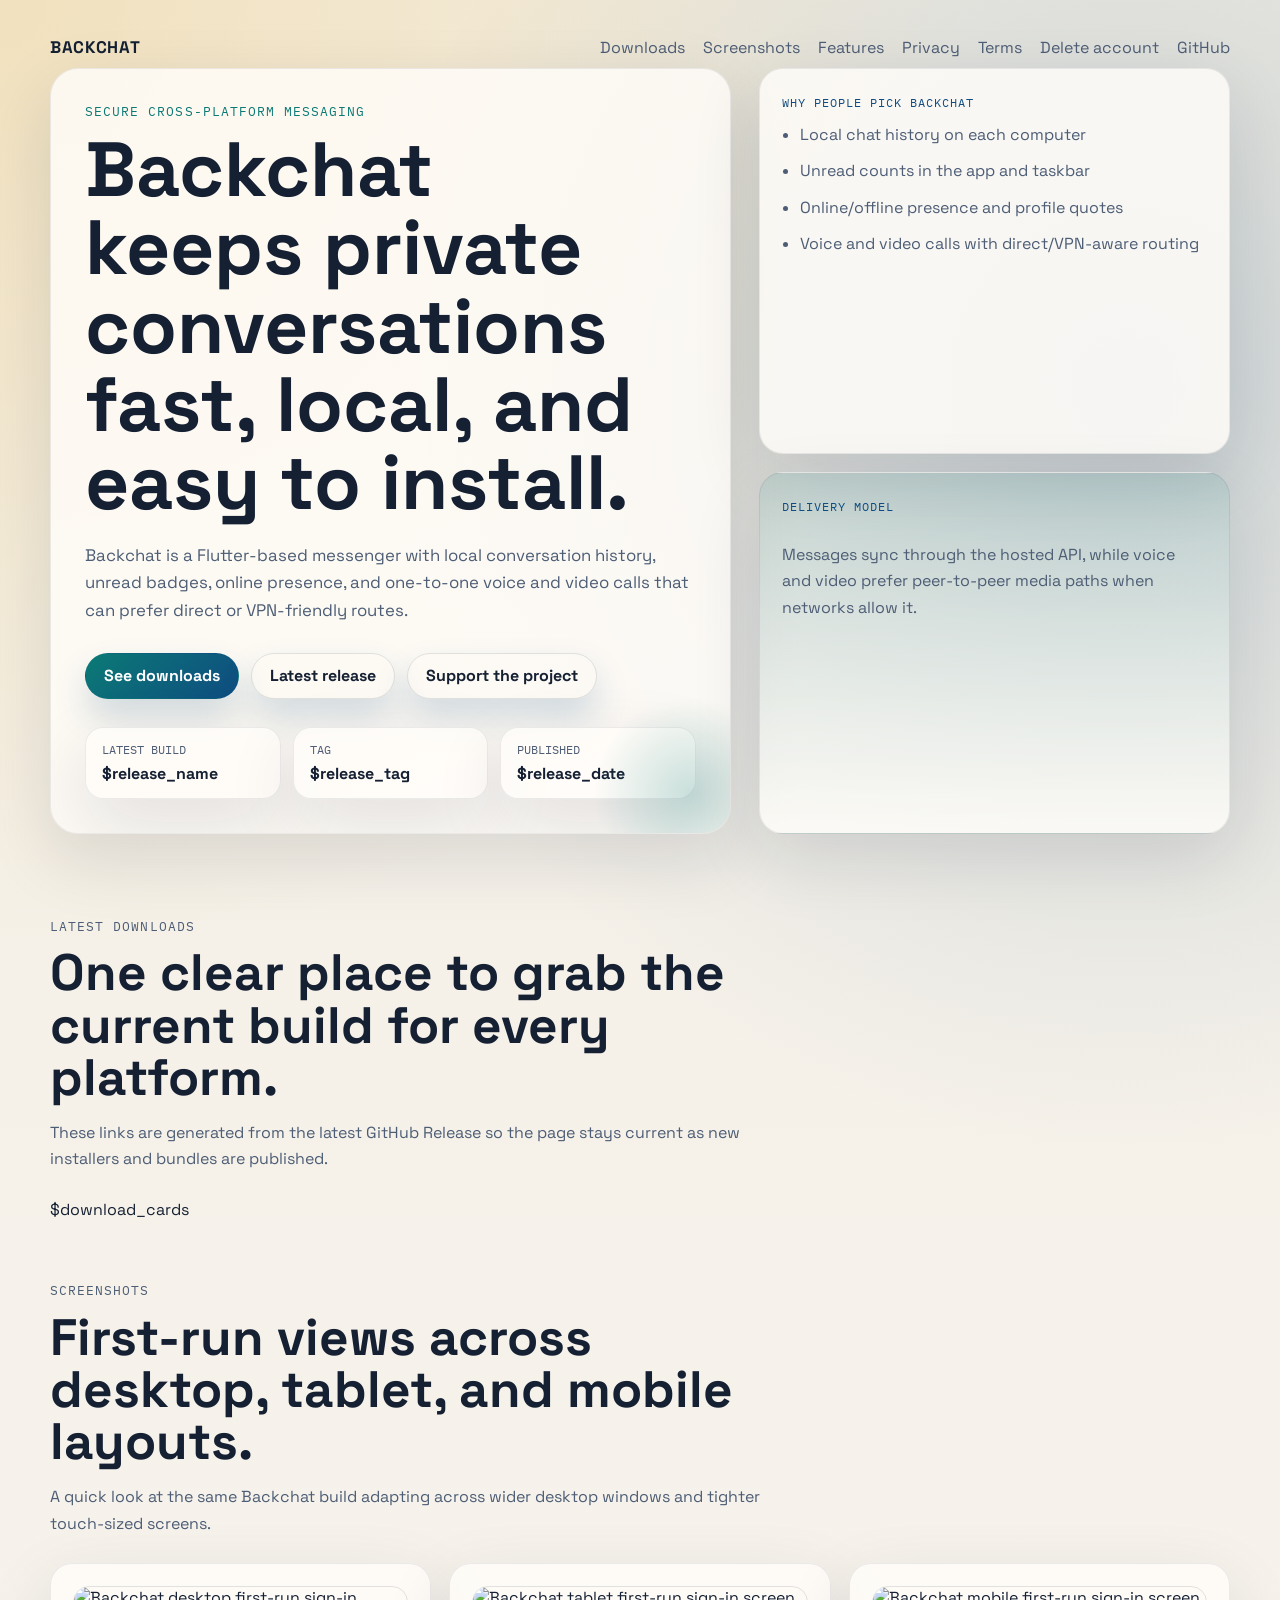
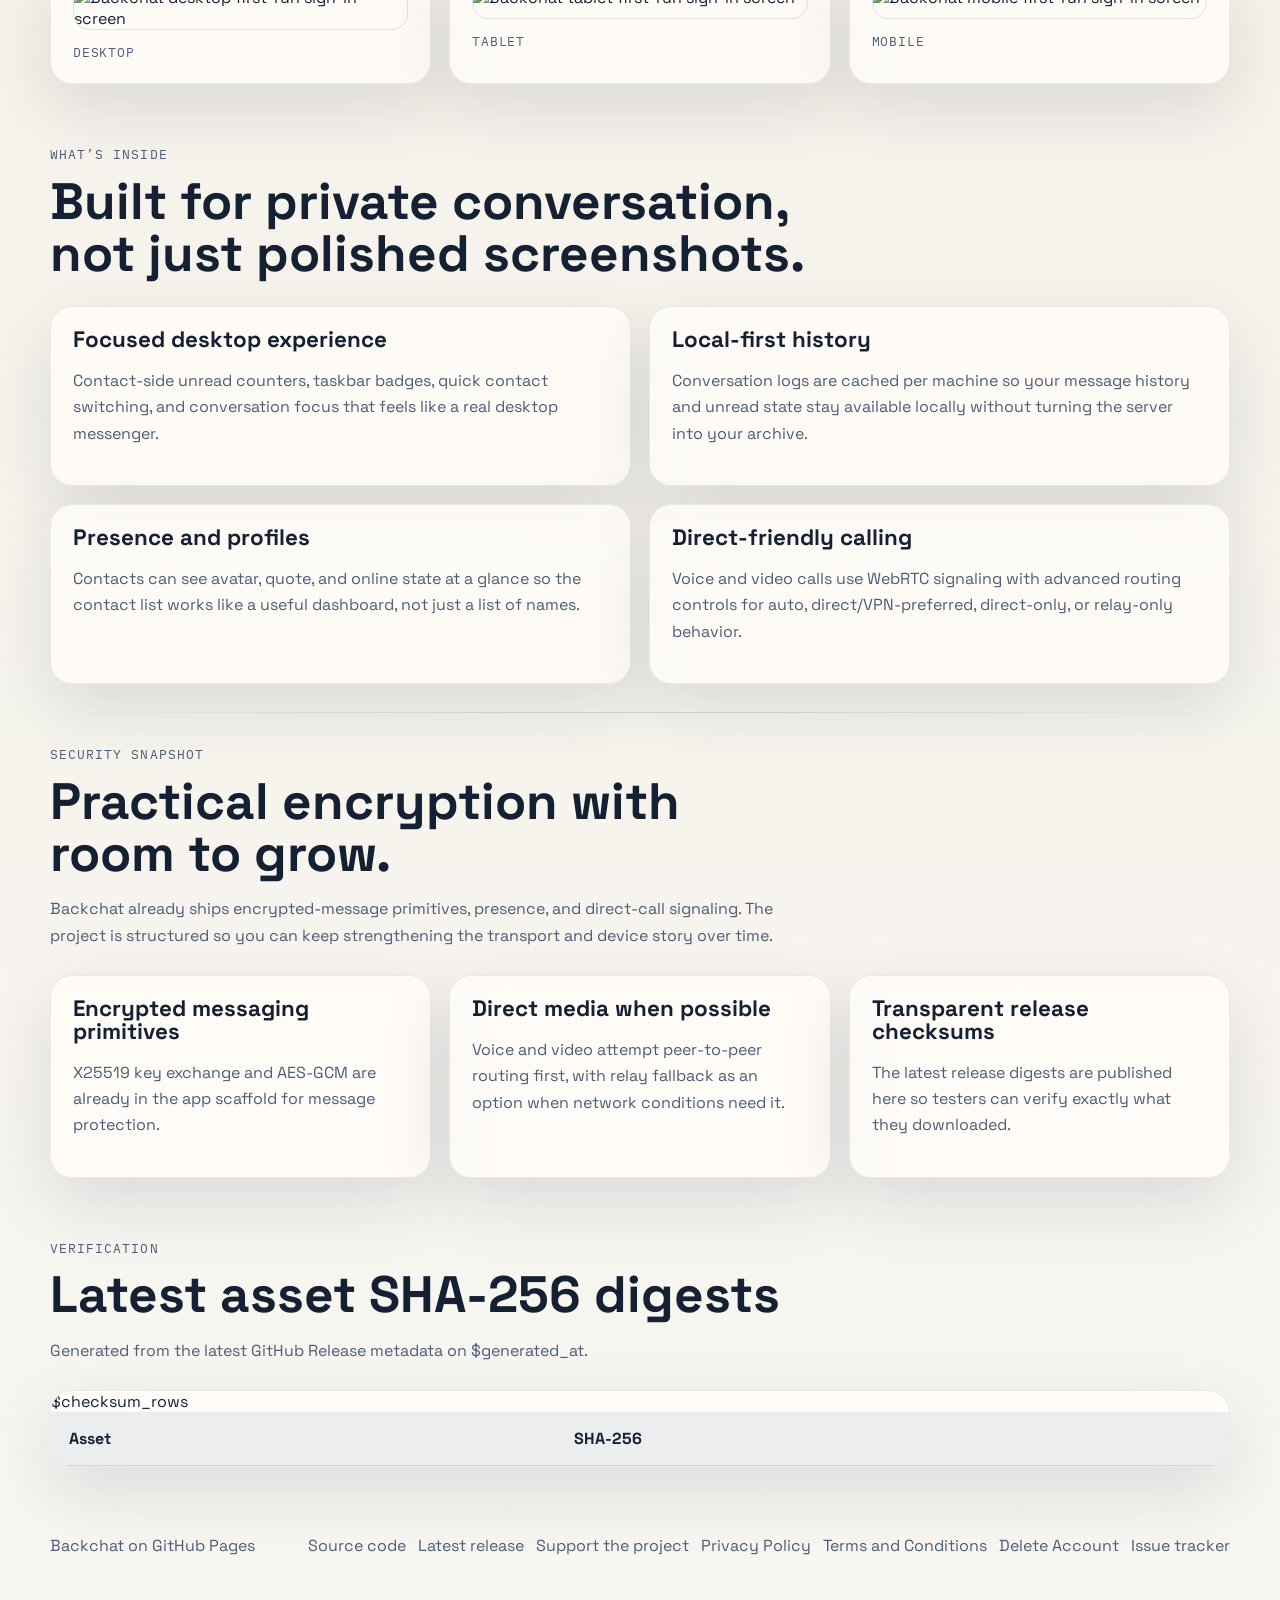
==== commit 0a1d77e5: "Add AI bot chats and Pages screenshots" ====
--- a/site/index.template.html
+++ b/site/index.template.html
@@ -33,6 +33,7 @@
           <a class="brand" href="$canonical_url">Backchat</a>
           <div class="topbar__links">
             <a href="#downloads">Downloads</a>
+            <a href="#screenshots">Screenshots</a>
             <a href="#features">Features</a>
             <a href="./privacy.html">Privacy</a>
             <a href="./terms.html">Terms</a>
@@ -103,6 +104,42 @@
           </div>
         </section>
 
+        <section class="section" id="screenshots">
+          <div class="section__heading">
+            <p class="eyebrow">Screenshots</p>
+            <h2>First-run views across desktop, tablet, and mobile layouts.</h2>
+            <p>
+              A quick look at the same Backchat build adapting across wider desktop windows and tighter touch-sized screens.
+            </p>
+          </div>
+          <div class="screenshots-grid">
+            <figure class="screenshot-card">
+              <img
+                src="./assets/screenshots/backchat-desktop-signin.png"
+                alt="Backchat desktop first-run sign-in screen"
+                loading="lazy"
+              />
+              <figcaption>Desktop</figcaption>
+            </figure>
+            <figure class="screenshot-card">
+              <img
+                src="./assets/screenshots/backchat-tablet-signin.png"
+                alt="Backchat tablet first-run sign-in screen"
+                loading="lazy"
+              />
+              <figcaption>Tablet</figcaption>
+            </figure>
+            <figure class="screenshot-card">
+              <img
+                src="./assets/screenshots/backchat-mobile-signin.png"
+                alt="Backchat mobile first-run sign-in screen"
+                loading="lazy"
+              />
+              <figcaption>Mobile</figcaption>
+            </figure>
+          </div>
+        </section>
+
         <section class="section section--split" id="features">
           <div class="section__heading">
             <p class="eyebrow">What’s inside</p>
--- a/site/styles.css
+++ b/site/styles.css
@@ -319,6 +319,7 @@
 }
 
 .downloads-grid,
+.screenshots-grid,
 .feature-grid,
 .security-grid {
   display: grid;
@@ -329,6 +330,10 @@
   grid-template-columns: repeat(2, minmax(0, 1fr));
 }
 
+.screenshots-grid {
+  grid-template-columns: repeat(3, minmax(0, 1fr));
+}
+
 .feature-grid {
   grid-template-columns: repeat(2, minmax(0, 1fr));
 }
@@ -338,6 +343,7 @@
 }
 
 .download-card,
+.screenshot-card,
 .feature-card,
 .security-card {
   border-radius: 22px;
@@ -352,6 +358,31 @@
 
 .download-card.unavailable {
   opacity: 0.74;
+}
+
+.screenshot-card {
+  margin: 0;
+  background: rgba(255, 253, 249, 0.82);
+  border: 1px solid rgba(21, 32, 51, 0.08);
+  box-shadow: var(--shadow);
+  display: grid;
+  gap: 14px;
+}
+
+.screenshot-card img {
+  display: block;
+  width: 100%;
+  height: auto;
+  border-radius: 16px;
+  border: 1px solid var(--line);
+}
+
+.screenshot-card figcaption {
+  font-family: "IBM Plex Mono", monospace;
+  font-size: 0.82rem;
+  letter-spacing: 0.06em;
+  text-transform: uppercase;
+  color: var(--muted);
 }
 
 .download-card h3,
@@ -383,6 +414,14 @@
 
 .download-actions {
   margin-top: 16px;
+}
+
+.download-version {
+  align-self: center;
+  color: var(--muted);
+  font-family: "IBM Plex Mono", monospace;
+  font-size: 0.75rem;
+  letter-spacing: 0.03em;
 }
 
 .section--muted {
@@ -443,6 +482,7 @@
 @media (max-width: 960px) {
   .hero__content,
   .downloads-grid,
+  .screenshots-grid,
   .feature-grid,
   .security-grid {
     grid-template-columns: 1fr;
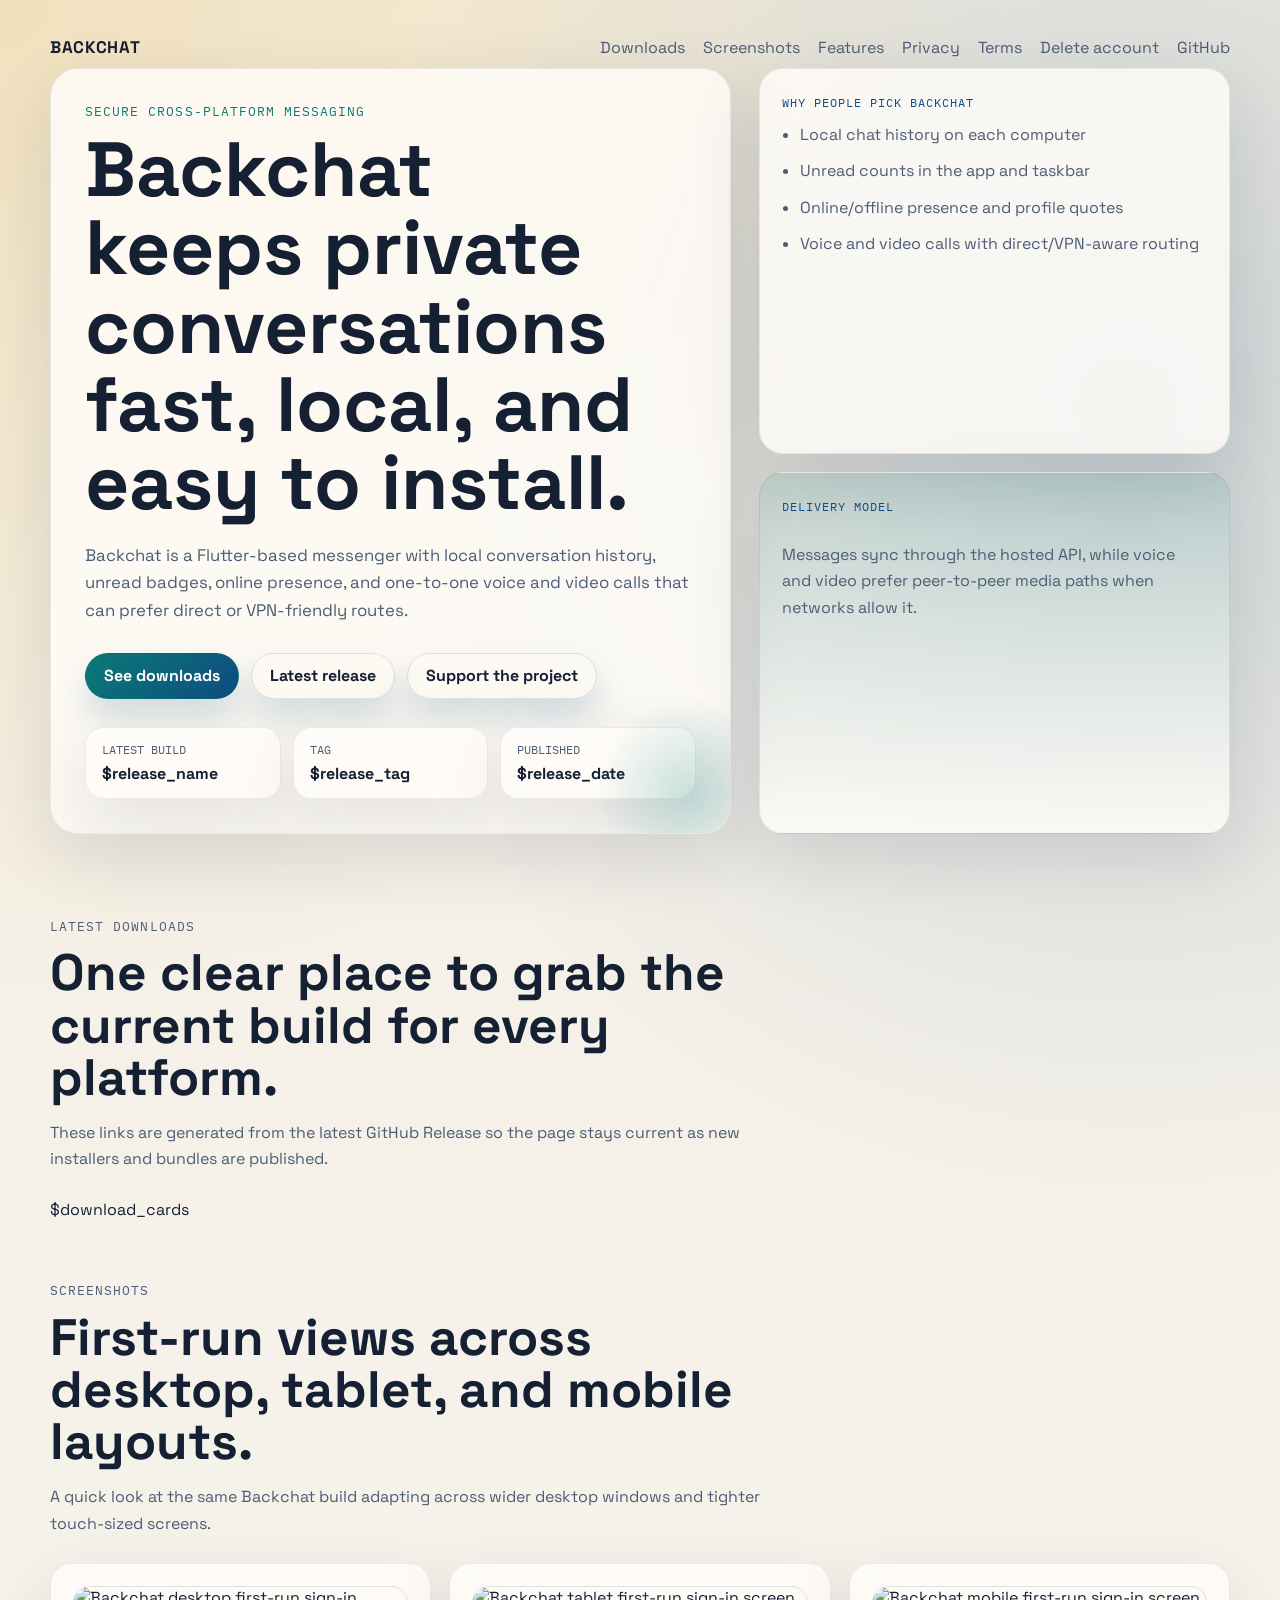
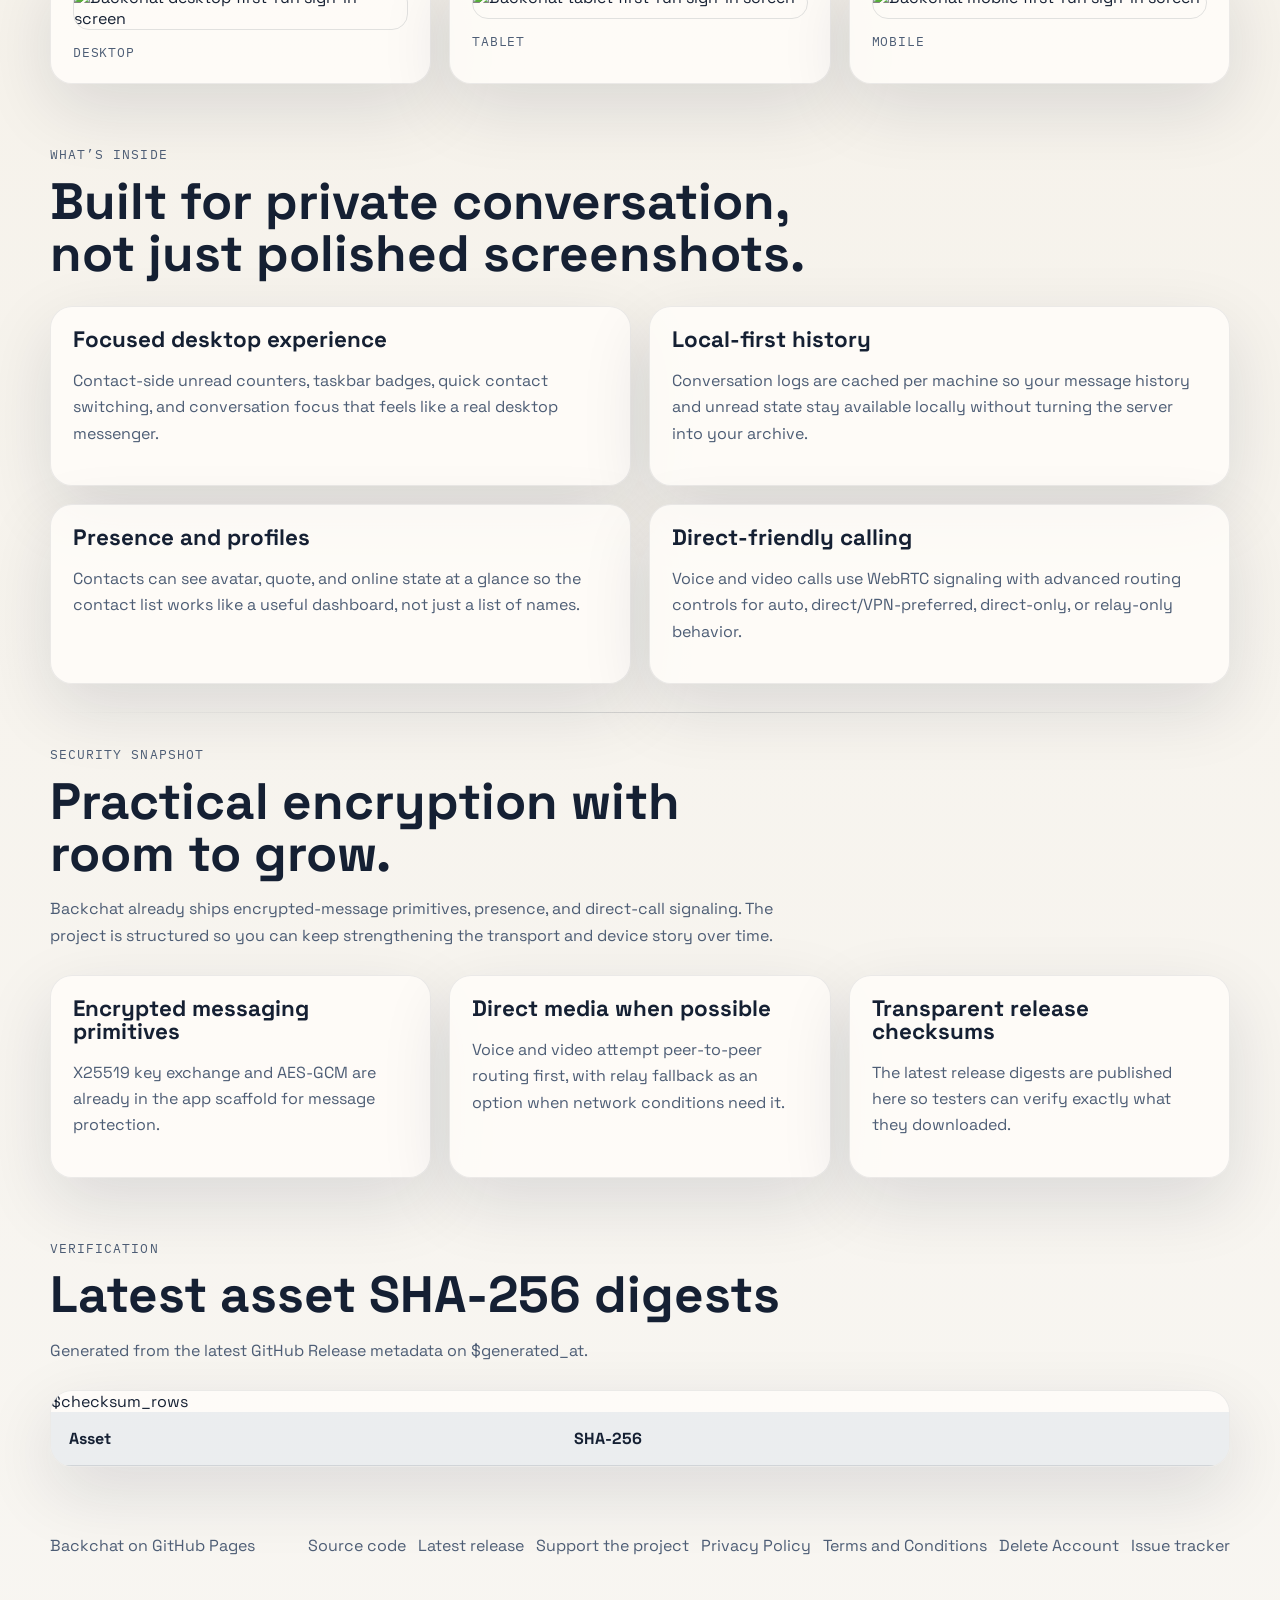
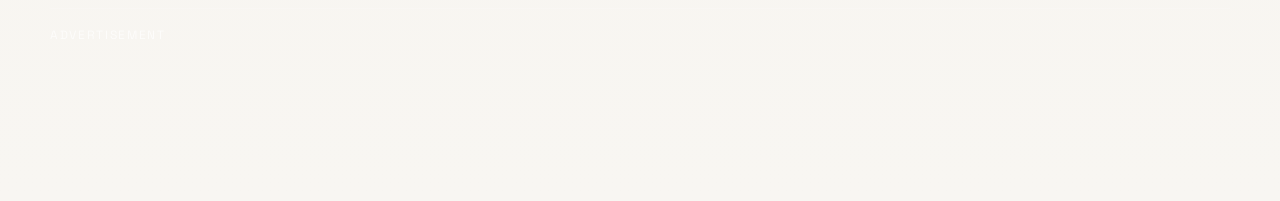
==== commit 57356256: "Add AdSense footer configuration" ====
--- a/site/index.template.html
+++ b/site/index.template.html
@@ -22,6 +22,53 @@
       rel="stylesheet"
     />
     <link rel="stylesheet" href="./styles.css" />
+    <style data-footer-adsense-style>
+      .footer-adsense {
+        width: 100%;
+        display: grid;
+        gap: 12px;
+        margin-top: 20px;
+        padding-top: 18px;
+        border-top: 1px solid rgba(255, 255, 255, 0.12);
+      }
+
+      .footer-adsense__label {
+        margin: 0;
+        font-size: 12px;
+        letter-spacing: 0.14em;
+        text-transform: uppercase;
+        color: rgba(255, 255, 255, 0.68);
+      }
+
+      .footer-adsense__unit {
+        display: block;
+        width: 100%;
+        min-height: 90px;
+      }
+    </style>
+    <script src="./adsense-config.js"></script>
+    <script>
+      (function () {
+        const config = window.__FOOTER_ADSENSE__;
+        if (
+          !config ||
+          !config.client ||
+          !config.slot ||
+          document.querySelector("script[data-footer-adsense-loader]")
+        ) {
+          return;
+        }
+
+        const script = document.createElement("script");
+        script.async = true;
+        script.src =
+          "https://pagead2.googlesyndication.com/pagead/js/adsbygoogle.js?client=" +
+          encodeURIComponent(config.client);
+        script.crossOrigin = "anonymous";
+        script.dataset.footerAdsenseLoader = "true";
+        document.head.appendChild(script);
+      })();
+    </script>
     <script type="application/ld+json">
 $structured_data
     </script>
@@ -230,6 +277,38 @@
           <a href="./delete-account.html">Delete Account</a>
           <a href="https://github.com/$owner_repo/issues">Issue tracker</a>
         </div>
+        <div class="footer-adsense" data-footer-adsense hidden>
+          <p class="footer-adsense__label">Advertisement</p>
+          <ins
+            class="adsbygoogle footer-adsense__unit"
+            style="display:block"
+            data-ad-format="auto"
+            data-full-width-responsive="true"
+          ></ins>
+        </div>
+        <script>
+          (function () {
+            const wrapper = document.currentScript.previousElementSibling;
+            const config = window.__FOOTER_ADSENSE__;
+            if (!wrapper || !config || !config.client || !config.slot) {
+              return;
+            }
+
+            const unit = wrapper.querySelector(".adsbygoogle");
+            if (!unit) {
+              return;
+            }
+
+            unit.setAttribute("data-ad-client", config.client);
+            unit.setAttribute("data-ad-slot", config.slot);
+            wrapper.hidden = false;
+            try {
+              (window.adsbygoogle = window.adsbygoogle || []).push({});
+            } catch (error) {
+              console.error("Footer AdSense failed to render", error);
+            }
+          })();
+        </script>
       </footer>
     </div>
   </body>
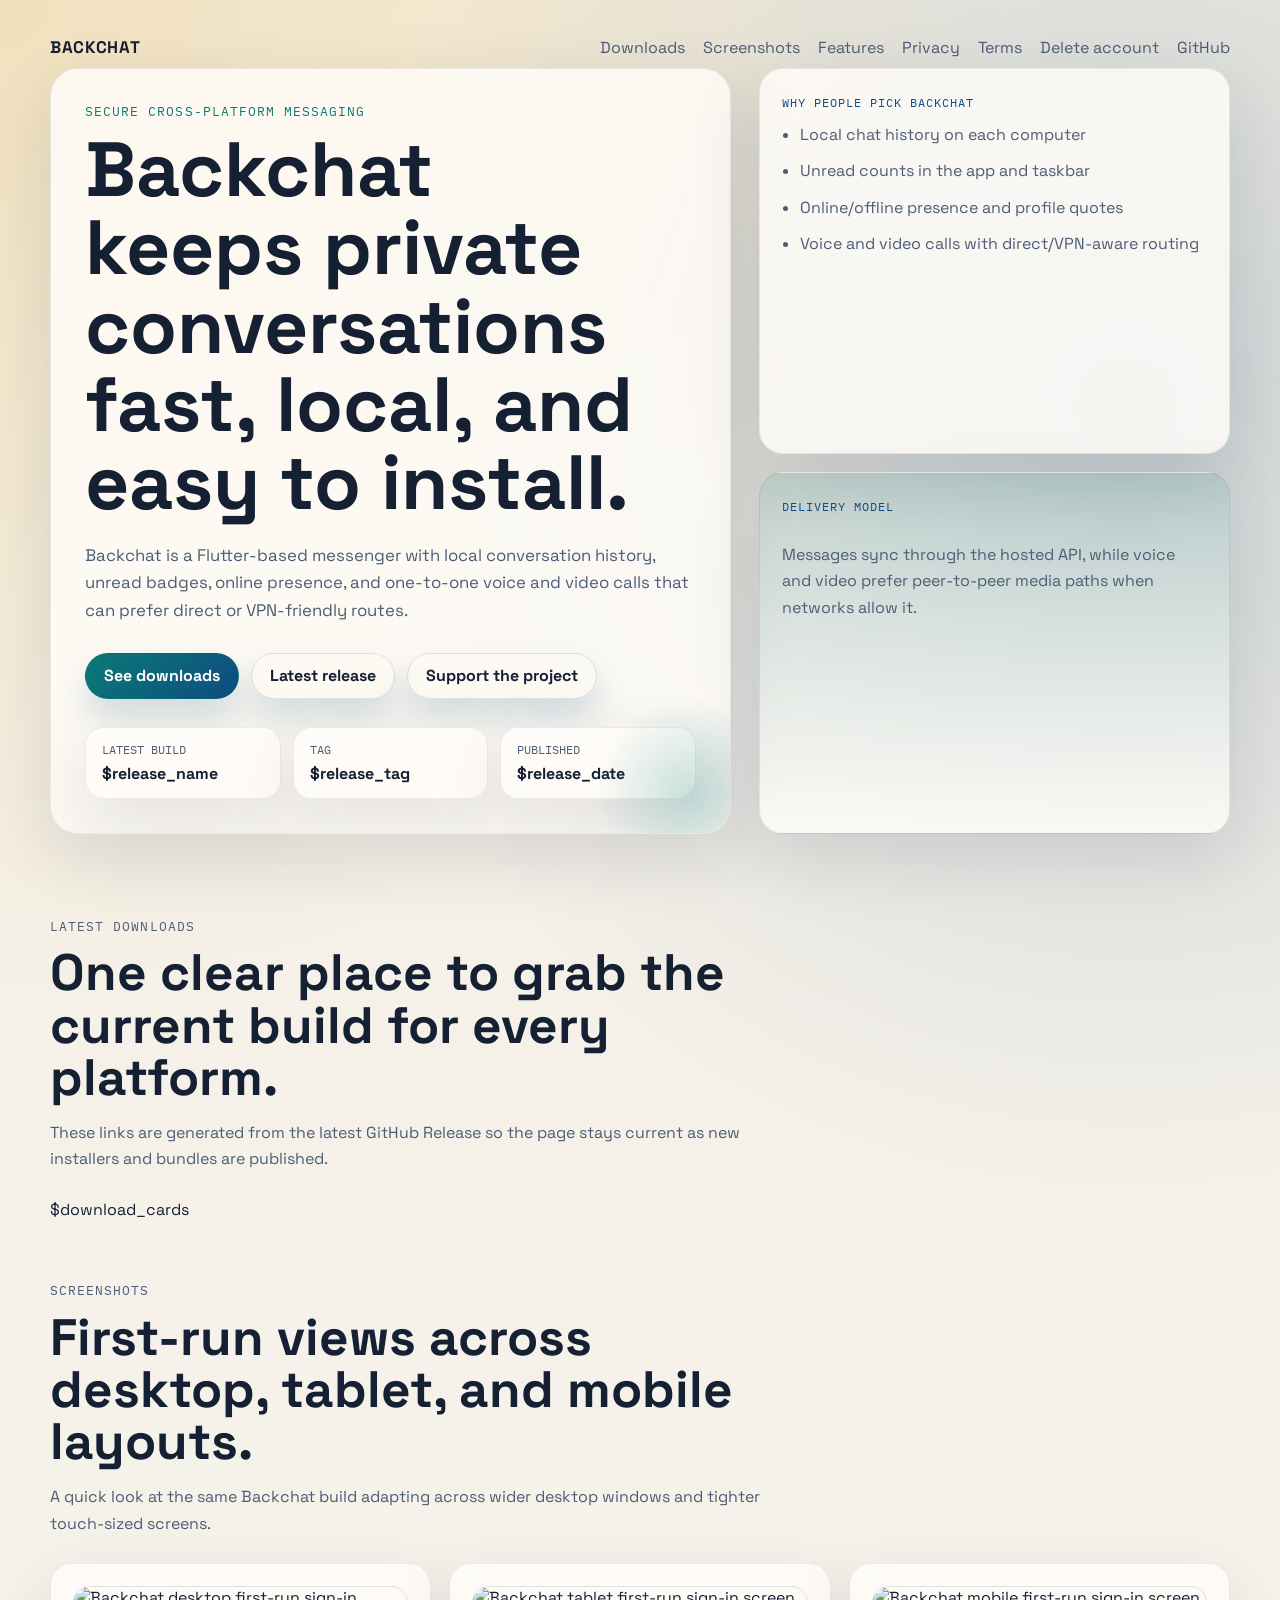
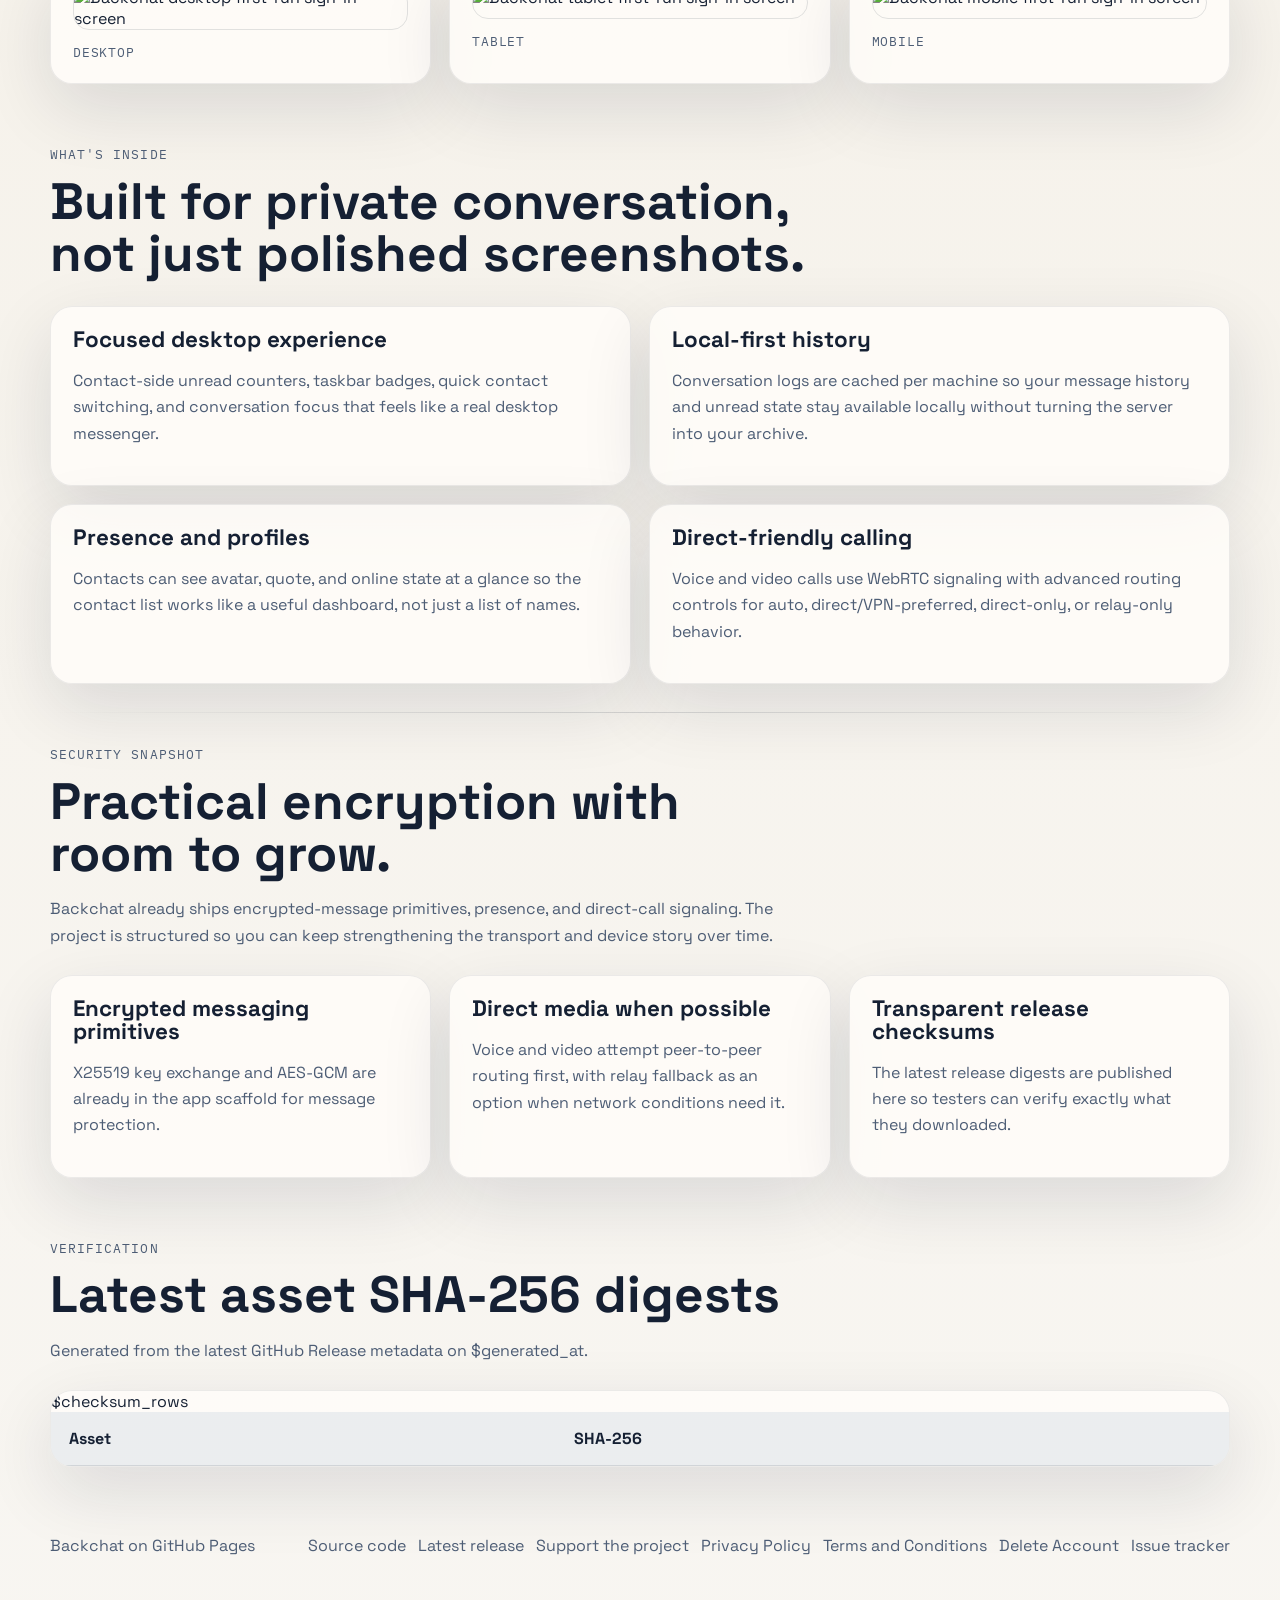
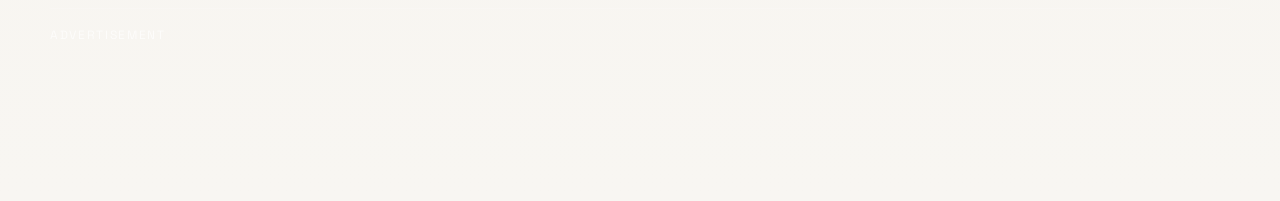
==== commit 77a01502: "Hide empty AdSense footer blocks" ====
--- a/site/index.template.html
+++ b/site/index.template.html
@@ -40,6 +40,10 @@
         color: rgba(255, 255, 255, 0.68);
       }
 
+      .footer-adsense.is-hidden {
+        display: none;
+      }
+
       .footer-adsense__unit {
         display: block;
         width: 100%;
@@ -189,7 +193,7 @@
 
         <section class="section section--split" id="features">
           <div class="section__heading">
-            <p class="eyebrow">What’s inside</p>
+            <p class="eyebrow">What's inside</p>
             <h2>Built for private conversation, not just polished screenshots.</h2>
           </div>
           <div class="feature-grid">
@@ -299,12 +303,48 @@
               return;
             }
 
+            const showAd = function () {
+              wrapper.hidden = false;
+              wrapper.classList.remove("is-hidden");
+            };
+
+            const hideAd = function () {
+              wrapper.hidden = true;
+              wrapper.classList.add("is-hidden");
+            };
+
+            const syncVisibility = function () {
+              const status = unit.getAttribute("data-ad-status");
+              if (status === "filled") {
+                showAd();
+                return;
+              }
+
+              if (status === "unfilled") {
+                hideAd();
+              }
+            };
+
             unit.setAttribute("data-ad-client", config.client);
             unit.setAttribute("data-ad-slot", config.slot);
-            wrapper.hidden = false;
+
+            const observer = new MutationObserver(syncVisibility);
+            observer.observe(unit, {
+              attributes: true,
+              attributeFilter: ["data-ad-status"],
+            });
+
+            showAd();
             try {
               (window.adsbygoogle = window.adsbygoogle || []).push({});
+              window.setTimeout(syncVisibility, 1500);
+              window.setTimeout(function () {
+                if (!unit.getAttribute("data-ad-status")) {
+                  hideAd();
+                }
+              }, 4000);
             } catch (error) {
+              hideAd();
               console.error("Footer AdSense failed to render", error);
             }
           })();
